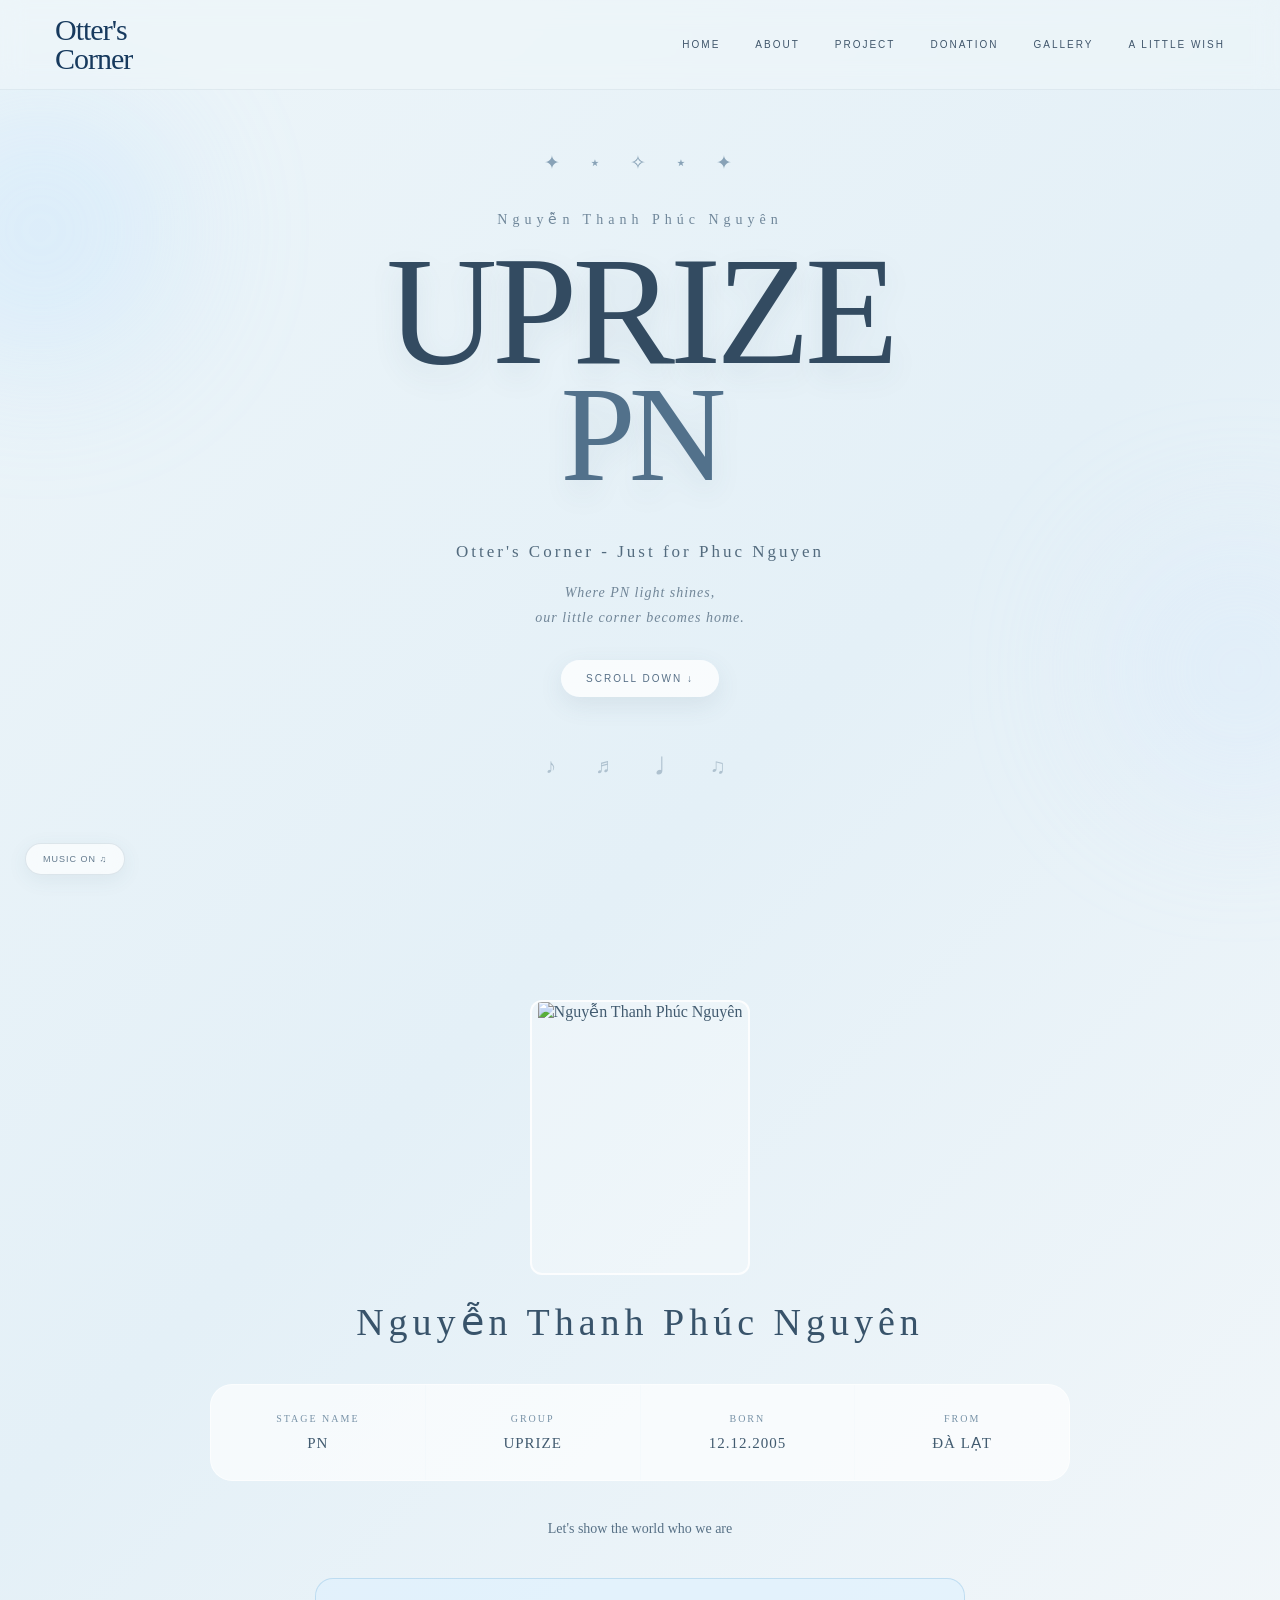
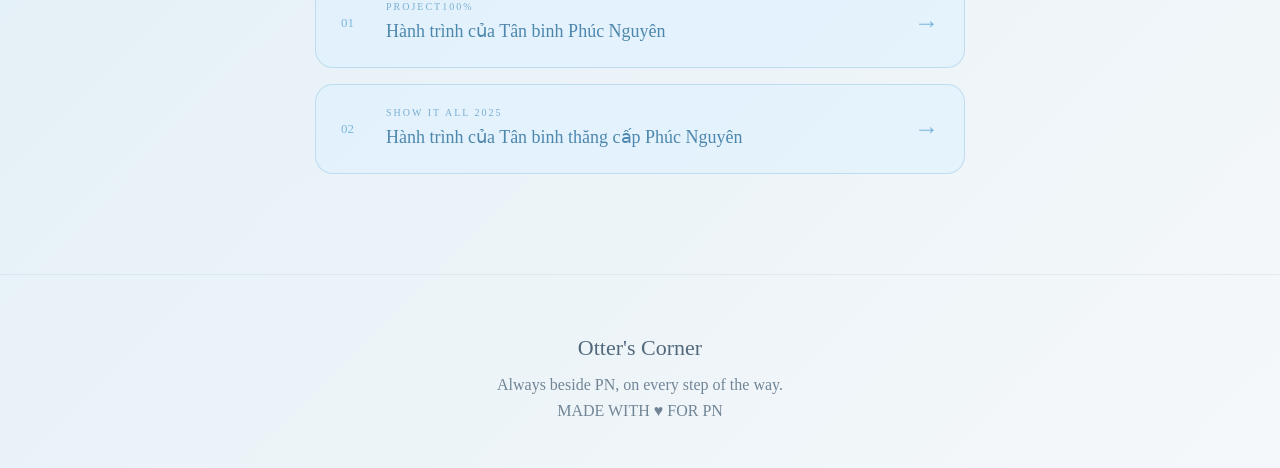
==== index.html @ 1d458f83 "Update index.html" ====
<!DOCTYPE html>
<html lang="vi">

<head>
  <meta charset="UTF-8">
  <meta name="viewport" content="width=device-width, initial-scale=1.0">

  <title>UPRIZE PN — Otter's Corner</title>

  <link rel="stylesheet" href="style.css">

  <style>

    /* ===== MOBILE MENU ===== */

    .menu-toggle {
        display: none;
        position: fixed;
        top: 20px;
        right: 20px;
        z-index: 9999;
        width: 45px;
        height: 45px;
        border: none;
        background: #6f94b3;
        border-radius: 50%;
        cursor: pointer;
        font-size: 23px;
        color: #ffffff;
        box-shadow: 0 4px 12px rgba(60, 90, 115, 0.18);
    }

    .mobile-menu {
        display: none;
    }


    /* ===== ĐIỆN THOẠI ===== */

    @media (max-width: 768px) {

        /* Ẩn menu ngang hiện tại */

        nav {
            display: none !important;
        }


        /* Hiện nút 3 gạch */

        .menu-toggle {
            display: flex;
            align-items: center;
            justify-content: center;
        }


        /* Menu mở ra */

        .mobile-menu {
            position: fixed;
            inset: 0;
            z-index: 9998;
            background: rgba(201,222,239,0.98);
            display: none;
            align-items: center;
            justify-content: center;
            text-align: center;
        }

        .mobile-menu.active {
            display: flex;
        }

        .mobile-menu ul {
            list-style: none;
            margin: 0;
            padding: 0;
        }

        .mobile-menu li {
            margin: 22px 0;
        }

        .mobile-menu a {
            color: #425b70;
            text-decoration: none;
            font-size: 17px;
            letter-spacing: 3px;
        }

        .mobile-menu a:hover {
            opacity: 0.6;
        }

        .mobile-close {
            position: absolute;
            top: 20px;
            right: 20px;
            font-size: 32px;
            color: #425b70;
            cursor: pointer;
        }

    }

  </style>


  <style>

    /* ===== PN PROFILE ===== */

    .pn-profile {
        max-width: 900px;
        margin: 80px auto;
        padding: 20px;
        color: #425b70;
    }

    .pn-profile-header {
        text-align: center;
        margin-bottom: 40px;
    }

    .pn-profile-header span {
        font-size: 11px;
        letter-spacing: 4px;
        color: #7892a7;
    }

    .pn-profile-header h2 {
        margin: 12px 0 8px;
        font-size: 38px;
        letter-spacing: 5px;
        color: #38536a;
        font-weight: normal;
    }

    .pn-profile-header p {
        margin: 0;
        font-size: 14px;
        color: #61798c;
    }

    .pn-profile-card {
        display: grid;
        grid-template-columns: repeat(4, 1fr);
        gap: 1px;
        overflow: hidden;
        border-radius: 22px;
        background: rgba(255,255,255,0.5);
        border: 1px solid rgba(255,255,255,0.7);
    }

    .pn-info {
        padding: 28px 15px;
        text-align: center;
        background: rgba(255,255,255,0.3);
    }

    .pn-info span {
        display: block;
        margin-bottom: 10px;
        font-size: 10px;
        letter-spacing: 2px;
        color: #7892a7;
    }

    .pn-info strong {
        font-size: 15px;
        letter-spacing: 1px;
        font-weight: normal;
        color: #425b70;
    }


    /* ===== PN DESCRIPTION ===== */

    .pn-description {
        max-width: 650px;
        margin: 35px auto 0;
        text-align: center;
    }

    .pn-description > p {
        font-size: 14px;
        line-height: 1.9;
        color: #587186;
    }


    /* ===== PN PHOTO ===== */

    .pn-photo {
        width: 220px;
        height: 275px;
        margin: 0 auto 25px;
        overflow: hidden;
        border-radius: 12px;
        border: 2px solid rgba(255,255,255,0.8);
        background: rgba(255,255,255,0.3);
    }

    .pn-photo img {
        width: 100%;
        height: 100%;
        object-fit: cover;
    }


    /* =================================
       JOURNEY LINKS
    ================================= */

    .journey-links {
        width: 100%;
        margin: 35px auto 0;

        display: flex;
        flex-direction: column;
        gap: 16px;
    }


    .journey-link {
        display: flex;
        align-items: center;

        padding: 22px 25px;

        text-decoration: none;

        background: rgba(220, 240, 255, 0.55);

        border: 1px solid rgba(120, 180, 220, 0.35);

        border-radius: 18px;

        color: #425b70;

        transition: all 0.35s ease;
    }


    .journey-link:hover {
        transform: translateY(-5px);

        background: rgba(210, 235, 252, 0.9);

        box-shadow:
            0 15px 35px
            rgba(80, 150, 200, 0.18);
    }


    .journey-link-number {
        min-width: 45px;

        font-size: 13px;

        color: #7db8dd;

        text-align: left;
    }


    .journey-link-text {
        flex: 1;

        text-align: left;
    }


    .journey-link-text small {
        display: block;

        margin-bottom: 6px;

        font-size: 10px;

        letter-spacing: 2px;

        color: #7aaed0;
    }


    .journey-link-text h3 {
        margin: 0;

        font-size: 18px;

        line-height: 1.5;

        color: #4d87ad;

        font-weight: normal;
    }


    .journey-arrow {
        margin-left: 15px;

        font-size: 25px;

        color: #79b6dc;

        transition: transform 0.3s ease;
    }


    .journey-link:hover .journey-arrow {
        transform: translateX(7px);
    }


    /* ===== MOBILE ===== */

    @media (max-width: 700px) {

        .pn-profile {
            margin: 50px auto;
        }

        .pn-profile-header h2 {
            margin: 0 0 35px;
            font-size: 30px;
            letter-spacing: 1.5px;
            color: #38536a;
            font-weight: normal;
        }

        .pn-profile-card {
            grid-template-columns: repeat(2, 1fr);
        }

        .journey-link {
            padding: 20px 18px;
        }

        .journey-link-number {
            min-width: 35px;
        }

        .journey-link-text h3 {
            font-size: 15px;
        }

    }


    /* ✨ Dreamy floating background */

    body::before,
    body::after {
        content: "";
        position: fixed;
        width: 280px;
        height: 280px;
        border-radius: 50%;
        pointer-events: none;
        z-index: -1;
        filter: blur(70px);
        opacity: 0.35;
        animation: dreamyFloat 10s ease-in-out infinite alternate;
    }

    body::before {
        top: 10%;
        left: -100px;
        background: rgba(170, 215, 255, 0.7);
    }

    body::after {
        right: -100px;
        bottom: 10%;
        background: rgba(210, 230, 255, 0.8);
        animation-delay: -5s;
    }

    @keyframes dreamyFloat {

        0% {
            transform: translate(0, 0) scale(1);
        }

        50% {
            transform: translate(40px, -25px) scale(1.08);
        }

        100% {
            transform: translate(-20px, 30px) scale(0.95);
        }

    }

  </style>

</head>


<body>


  <!-- MUSIC -->

  <audio id="bgMusic" loop preload="auto">
      <source src="./music.mp3" type="audio/mpeg">
  </audio>

  <button id="musicToggle" class="music-toggle" type="button">
      MUSIC ON ♫
  </button>


  <!-- MOBILE MENU BUTTON -->

  <button
      class="menu-toggle"
      onclick="openMobileMenu()"
      aria-label="Open menu"
  >
      ☰
  </button>


  <!-- MOBILE MENU -->

  <div class="mobile-menu" id="mobileMenu">

      <div
          class="mobile-close"
          onclick="closeMobileMenu()"
      >
          ×
      </div>

      <ul>
          <li><a href="index.html">HOME</a></li>
          <li><a href="about.html">ABOUT</a></li>
          <li><a href="project.html">PROJECT</a></li>
          <li><a href="donation.html">DONATION</a></li>
          <li><a href="gallery.html">GALLERY</a></li>
          <li><a href="wish.html">A LITTLE WISH</a></li>
      </ul>

  </div>


  <!-- HEADER -->

  <header class="nav">

      <div class="logo">
          Otter's<br>
          <span>Corner</span>
      </div>


      <nav>
          <a href="#home">HOME</a>
          <a href="about.html">ABOUT</a>
          <a href="project.html">PROJECT</a>
          <a href="donation.html">DONATION</a>
          <a href="gallery.html">GALLERY</a>
          <a href="wish.html">A LITTLE WISH</a>
      </nav>

  </header>


  <main>


    <!-- HOME -->

    <section id="home" class="hero">

        <div class="stars">
            ✦　⋆　✧　⋆　✦
        </div>

        <p class="eyebrow">
            Nguyễn Thanh Phúc Nguyên
        </p>

        <h1>
            UPRIZE
            <br>
            <span>PN</span>
        </h1>

        <p class="artist">
            Otter's Corner - Just for Phuc Nguyen
        </p>

        <p class="quote">
            Where PN light shines,<br>
            our little corner becomes home.
        </p>

        <a class="scroll" href="#about">
            SCROLL DOWN ↓
        </a>

        <div class="decor">
            ♪　♬　♩　♫
        </div>

    </section>



    <!-- PN PROFILE -->

    <section class="pn-profile">


        <div class="pn-profile-header">

            <div class="pn-photo">
                <img
                    src="phuc-nguyen.jpg"
                    alt="Nguyễn Thanh Phúc Nguyên"
                >
            </div>

            <h2>
                Nguyễn Thanh Phúc Nguyên
            </h2>

        </div>



        <!-- PROFILE INFO -->

        <div class="pn-profile-card">

            <div class="pn-info">
                <span>STAGE NAME</span>
                <strong>PN</strong>
            </div>

            <div class="pn-info">
                <span>GROUP</span>
                <strong>UPRIZE</strong>
            </div>

            <div class="pn-info">
                <span>BORN</span>
                <strong>12.12.2005</strong>
            </div>

            <div class="pn-info">
                <span>FROM</span>
                <strong>ĐÀ LẠT</strong>
            </div>

        </div>



        <!-- DESCRIPTION + JOURNEYS -->

        <div class="pn-description">


            <!-- GIỮ CÂU CỦA BẠN -->

            <p>
                Let's show the world who we are
            </p>


            <!-- JOURNEY 01 + 02 -->

            <div class="journey-links">


                <!-- PROJECT100% -->

                <a
                    href="project100.html"
                    class="journey-link"
                >

                    <span class="journey-link-number">
                        01
                    </span>


                    <div class="journey-link-text">

                        <small>
                            PROJECT100%
                        </small>

                        <h3>
                            Hành trình của Tân binh Phúc Nguyên
                        </h3>

                    </div>


                    <span class="journey-arrow">
                        →
                    </span>

                </a>



                <!-- SHOW IT ALL 2025 -->

                <a
                    href="showitall2025.html"
                    class="journey-link"
                >

                    <span class="journey-link-number">
                        02
                    </span>


                    <div class="journey-link-text">

                        <small>
                            SHOW IT ALL 2025
                        </small>

                        <h3>
                            Hành trình của Tân binh thăng cấp Phúc Nguyên
                        </h3>

                    </div>


                    <span class="journey-arrow">
                        →
                    </span>

                </a>


            </div>


        </div>


    </section>


  </main>


  <!-- FOOTER -->

  <footer>

      <div class="logo">
          Otter's Corner
      </div>

      <p>
          Always beside PN, on every step of the way.
      </p>

      <p>
          MADE WITH ♥ FOR PN
      </p>

  </footer>


  <script src="script.js"></script>

</body>

</html>
---- style.css ----
/* =====================================================
   OTTER'S CORNER
   UPRIZE PN
   ===================================================== */

* {
    margin: 0;
    padding: 0;
    box-sizing: border-box;
}

html {
    scroll-behavior: smooth;
}

body {
    min-height: 100vh;
    overflow-x: hidden;

    font-family:
        Georgia,
        "Times New Roman",
        serif;

    color: #425b70;

    background:
        linear-gradient(
            135deg,
            #edf5f9 0%,
            #e4f0f7 45%,
            #f5f8fa 100%
        );
}


/* =====================================================
   DREAMY BACKGROUND
   ===================================================== */

body::before {
    content: "";

    position: fixed;

    width: 450px;
    height: 450px;

    top: -180px;
    left: -160px;

    border-radius: 50%;

    background:
        rgba(190, 220, 240, 0.45);

    filter: blur(90px);

    pointer-events: none;

    z-index: -1;

    animation:
        floatLeft
        12s
        ease-in-out
        infinite alternate;
}

body::after {
    content: "";

    position: fixed;

    width: 500px;
    height: 500px;

    right: -180px;
    bottom: -180px;

    border-radius: 50%;

    background:
        rgba(190, 220, 245, 0.4);

    filter: blur(100px);

    pointer-events: none;

    z-index: -1;

    animation:
        floatRight
        14s
        ease-in-out
        infinite alternate;
}

@keyframes floatLeft {

    0% {
        transform:
            translate(0, 0)
            scale(1);
    }

    100% {
        transform:
            translate(70px, 50px)
            scale(1.15);
    }
}

@keyframes floatRight {

    0% {
        transform:
            translate(0, 0)
            scale(1);
    }

    100% {
        transform:
            translate(-60px, -50px)
            scale(1.1);
    }
}


/* =====================================================
   HEADER
   ===================================================== */

header.nav {
    position: fixed;

    top: 0;
    left: 0;

    width: 100%;

    height: 90px;

    z-index: 1000;

    display: flex;

    align-items: center;

    justify-content: flex-end;

    padding:
        0 55px;

    background:
        rgba(238, 246, 250, 0.55);

    backdrop-filter:
        blur(12px);

    border-bottom:
        1px solid
        rgba(120, 150, 170, 0.12);
}


/* =====================================================
   LOGO
   ===================================================== */

header.nav .logo {
    display: block;
    margin-right: auto;
    color: #173a5e;
    font-family: Georgia, "Times New Roman", serif;
    font-size: 30px;
    line-height: 0.95;
    letter-spacing: -1px;
    text-align: left;
}

header.nav .logo span {
    display: block;
}

/* =====================================================
   NAVIGATION
   ===================================================== */

nav {
    display: flex;

    align-items: center;

    gap: 35px;
}

nav a {
    color: #40566b;

    text-decoration: none;

    font-family:
        Arial,
        Helvetica,
        sans-serif;

    font-size: 10px;

    letter-spacing: 2px;

    transition:
        color 0.3s ease,
       transform 0.3s ease;
}

nav a:hover {
    color: #7895ab;

    transform:
        translateY(-2px);
}


/* =====================================================
   HERO
   ===================================================== */

.hero {
    position: relative;

    width: 100%;

    min-height: 100vh;

    display: flex;

    flex-direction: column;

    align-items: center;

    justify-content: center;

    text-align: center;

    padding:
        120px 25px
        90px;
}


/* =====================================================
   STARS
   ===================================================== */

.stars {
    margin-bottom: 35px;

    color: #7e9ab0;

    font-size: 19px;

    letter-spacing: 5px;

    opacity: 0.9;

    animation:
        starFloat
        5s
        ease-in-out
        infinite;
}

@keyframes starFloat {

    0% {
        transform:
            translateY(0);
    }

    50% {
        transform:
            translateY(-7px);
    }

    100% {
        transform:
            translateY(0);
    }
}


/* =====================================================
   NAME
   ===================================================== */

.eyebrow {
    margin-bottom: 25px;

    color: #70879a;

    font-size: 14px;

    letter-spacing: 5px;

    font-weight: normal;
}


/* =====================================================
   UPRIZE PN
   ===================================================== */

.hero h1 {
    margin: 0;

    color: #334b61;

    font-size:
        clamp(
            85px,
            12vw,
            180px
        );

    font-weight: normal;

    line-height: 0.76;

    letter-spacing: -5px;

    text-shadow:
        0 12px 30px
        rgba(60, 85, 105, 0.10);
}

.hero h1 span {
    color: #52718b;

    font-size: 0.88em;

    letter-spacing: -7px;
}


/* =====================================================
   ARTIST
   ===================================================== */

.artist {
    margin-top: 55px;

    color: #536b7e;

    font-size: 17px;

    letter-spacing: 3px;
}


/* =====================================================
   QUOTE
   ===================================================== */

.quote {
    margin-top: 18px;

    color: #718698;

    font-size: 14px;

    font-style: italic;

    line-height: 1.8;

    letter-spacing: 1px;
}


/* =====================================================
   SCROLL BUTTON
   ===================================================== */

.scroll {
    display: inline-flex;

    align-items: center;

    justify-content: center;

    margin-top: 30px;

    padding:
        13px 25px;

    border-radius: 30px;

    background:
        rgba(
            255,
            255,
            255,
            0.75
        );

    color: #587087;

    text-decoration: none;

    font-family:
        Arial,
        Helvetica,
        sans-serif;

    font-size: 10px;

    letter-spacing: 2px;

    box-shadow:
        0 8px 25px
        rgba(
            70,
           100,
            120,
            0.10
        );

    transition:
        transform 0.3s ease,
        background 0.3s ease,
        box-shadow 0.3s ease;
}

.scroll:hover {
    transform:
        translateY(-4px);

    background:
        rgba(
            255,
            255,
            255,
            0.95
        );

    box-shadow:
        0 12px 30px
        rgba(
            70,
            100,
            120,
            0.15
        );
}


/* =====================================================
   MUSIC NOTES
   ===================================================== */

.decor {
    margin-top: 55px;

    color: #9db2c2;

    font-size: 21px;

    letter-spacing: 9px;

    opacity: 0.75;

    animation:
        musicFloat
        5s
        ease-in-out
        infinite;
}

@keyframes musicFloat {

    0% {
        transform:
            translateY(0);
    }

    50% {
        transform:
            translateY(-8px);
    }

    100% {
        transform:
            translateY(0);
    }
}


/* =====================================================
   MUSIC BUTTON
   ===================================================== */

.music-toggle {
    position: fixed;

    left: 25px;
    bottom: 25px;

    z-index: 2000;

    padding:
        10px 17px;

    border:
        1px solid
        rgba(110, 140, 160, 0.2);

    border-radius: 30px;

    background:
        rgba(
            255,
            255,
            255,
            0.65
        );

    color: #62798c;

    font-family:
        Arial,
        Helvetica,
        sans-serif;

    font-size: 9px;

    letter-spacing: 1px;

    cursor: pointer;

    backdrop-filter:
        blur(10px);

    box-shadow:
        0 5px 20px
        rgba(
            70,
            100,
            120,
            0.08
        );
}

.music-toggle:hover {
    background:
        rgba(
            255,
            255,
            255,
            0.95
        );
}


/* =====================================================
   PN PROFILE
   ===================================================== */

.pn-profile {
    width:
        min(
            900px,
            calc(100% - 40px)
        );

    margin:
        50px auto
        100px;

    padding:
        60px 25px;

    text-align: center;
}

.pn-profile-header {
    margin-bottom: 40px;
}

.pn-photo {
    width: 220px;

    height: 275px;

    margin:
        0 auto
        25px;

    overflow: hidden;

    border-radius: 15px;

    border:
        2px solid
        rgba(255,255,255,0.8);
}

.pn-photo img {
    width: 100%;

    height: 100%;

    object-fit: cover;
}

.pn-profile-header h2 {
    margin:
        12px 0 8px;

    color: #38536a;

    font-size: 38px;

    font-weight: normal;

    letter-spacing: 5px;
}

.pn-profile-card {
    display: grid;

    grid-template-columns:
        repeat(4, 1fr);

    gap: 1px;

    overflow: hidden;

    border-radius: 22px;

    background:
        rgba(
            255,
           255,
            255,
            0.5
        );
}

.pn-info {
    padding:
        28px 15px;

    background:
        rgba(
            255,
            255,
            255,
            0.3
        );
}

.pn-info span {
    display: block;

    margin-bottom: 10px;

    color: #7892a7;

    font-size: 10px;

    letter-spacing: 2px;
}

.pn-info strong {
    color: #425b70;

    font-size: 15px;

    font-weight: normal;
}

.pn-description {
    max-width: 650px;

    margin:
        35px auto
        0;
}

.pn-description p {
    color: #587186;

    font-size: 14px;

    line-height: 1.9;
}


/* =====================================================
   FOOTER
   ===================================================== */

footer {
    padding:
        60px 20px
        40px;

    text-align: center;

    border-top:
        1px solid
        rgba(120, 150, 170, 0.12);

    color: #718596;
}

footer .logo {
    margin-bottom: 15px;

    font-size: 22px;

    color: #52697d;
}

footer p {
    margin: 8px 0;

    font-size:
/* ===== FORCE OTTER'S CORNER LOGO ===== */

header.nav {
    position: fixed !important;
    top: 0 !important;
    left: 0 !important;

    width: 100% !important;
    height: 90px !important;

    display: flex !important;
    align-items: center !important;
    justify-content: space-between !important;

    padding: 0 55px !important;

    z-index: 9999 !important;
}

header.nav > .logo {
    display: block !important;
    visibility: visible !important;
    opacity: 1 !important;

    position: relative !important;

    width: auto !important;
    height: auto !important;

    margin: 0 auto 0 0 !important;
    padding: 0 !important;

    color: #173a5e !important;

    font-family: Georgia, "Times New Roman", serif !important;
    font-size: 30px !important;
    font-weight: normal !important;
    line-height: 0.95 !important;
    letter-spacing: -1px !important;

    text-align: left !important;

    transform: none !important;
}

header.nav > .logo span {
    display: block !important;
    visibility: visible !important;
    opacity: 1 !important;

    color: #173a5e !important;
}

header.nav nav {
   /* =====================================================
   MUSIC BUTTON
   ===================================================== */

.music-toggle {
    position: fixed;
    top: 20px;
    right: 25px;

    z-index: 9999;

    padding: 12px 20px;

    border: 1px solid rgba(23, 58, 94, 0.25);
    border-radius: 30px;

    background: rgba(255, 255, 255, 0.85);

    color: #173a5e;

    font-family: Arial, sans-serif;
    font-size: 12px;
    font-weight: 600;

    letter-spacing: 1.5px;

    cursor: pointer;

    backdrop-filter: blur(10px);

    box-shadow:
        0 5px 20px rgba(23, 58, 94, 0.12);

    transition:
        all 0.3s ease;
}

.music-toggle:hover {
    background: #173a5e;
    color: white;

    transform: translateY(-2px);

    box-shadow:
        0 8px 25px rgba(23, 58, 94, 0.2);
}

.music-toggle:active {
    transform: scale(0.96);
}


/* ===== MOBILE ===== */

@media (max-width: 768px) {

    .music-toggle {
        top: 15px;
        right: 15px;

        padding: 10px 15px;

        font-size: 10px;
    }

}
    display: flex !important;
    align-items: center !important;
    margin-left: auto !important;
}
===================================================== */

.gallery-item.coming-soon {
    opacity: 0.75;
}

.gallery-item.coming-soon h2 {
    margin-bottom: 18px;
}

.gallery-item.coming-soon p {
    margin: 0 0 25px;

    color: #70889a;

    font-family: Arial, Helvetica, sans-serif;

    font-size: 13px;

    line-height: 1.7;
}

.coming-text {
    display: inline-block;

    color: #9aabb8;

    font-family: Arial, Helvetica, sans-serif;

    font-size: 9px;

    letter-spacing: 3px;
}


/* =====================================================
   FOOTER
   ===================================================== */

.gallery-footer {
    width: 100%;

    padding: 55px 20px 120px;

    text-align: center;

    border-top: 1px solid rgba(80, 110, 130, 0.12);
}

.gallery-footer p {
    margin: 0;

    color: #7890a1;

    font-family: Georgia, "Times New Roman", serif;

    font-size: 16px;

    letter-spacing: 1px;
}


/* =====================================================
   MOBILE
   ===================================================== */

@media (max-width: 768px) {

    .gallery-page {
        width: calc(100% - 30px);

        padding: 35px 0 70px;
    }


    .gallery-back {
        margin-bottom: 45px;

        font-size: 10px;
    }


    .gallery-header {
        text-align: left;

        margin-bottom: 45px;
    }


    .gallery-header h1 {
        font-size: 58px;

        letter-spacing: 2px;
    }


    .gallery-header p {
        font-size: 12px;

        line-height: 1.7;

        letter-spacing: 1px;
    }


    .gallery-list {
        grid-template-columns: 1fr;

        gap: 18px;
    }


    .gallery-item {
        min-height: 220px;

        padding: 30px 25px;

        border-radius: 20px;
    }


    .gallery-item h2 {
        font-size: 28px;
    }


    .gallery-footer {
        padding: 45px 20px 110px;
    }


    .gallery-footer p {
        font-size: 14px;

        line-height: 1.6;
    }

}
/* =========================
   JOURNEY LINKS - HOME
========================= */

.journey-links {
    width: min(900px, 90%);
    margin: 50px auto 80px;

    display: flex;
    flex-direction: column;
    gap: 18px;
}

.journey-link {
    display: flex;
    align-items: center;

    padding: 25px 30px;

    text-decoration: none;

    background: rgba(220, 240, 255, 0.65);

    border: 1px solid rgba(120, 180, 220, 0.35);

    border-radius: 20px;

    transition: all 0.35s ease;

    color: inherit;
}

.journey-link:hover {
    transform: translateY(-5px);

    background: #d8efff;

    box-shadow: 0 15px 35px rgba(80, 150, 200, 0.18);
}

.journey-link-number {
    font-size: 14px;

    color: #7db8dd;

    margin-right: 25px;
}

.journey-link-text {
    flex: 1;

    text-align: left;
}

.journey-link-text small {
    font-size: 11px;

    letter-spacing: 2px;

    color: #7aaed0;
}

.journey-link-text h3 {
    margin: 8px 0 0;

    font-size: 20px;

    color: #4d87ad;

    font-weight: 500;
}

.journey-arrow {
    font-size: 28px;

    color: #79b6dc;

    transition: transform 0.3s ease;
}

.journey-link:hover .journey-arrow {
    transform: translateX(8px);
}


/* MOBILE */

@media (max-width: 600px) {

    .journey-link {
        padding: 20px;
    }

    .journey-link-number {
        margin-right: 15px;
    }

    .journey-link-text h3 {
        font-size: 16px;
    }

}
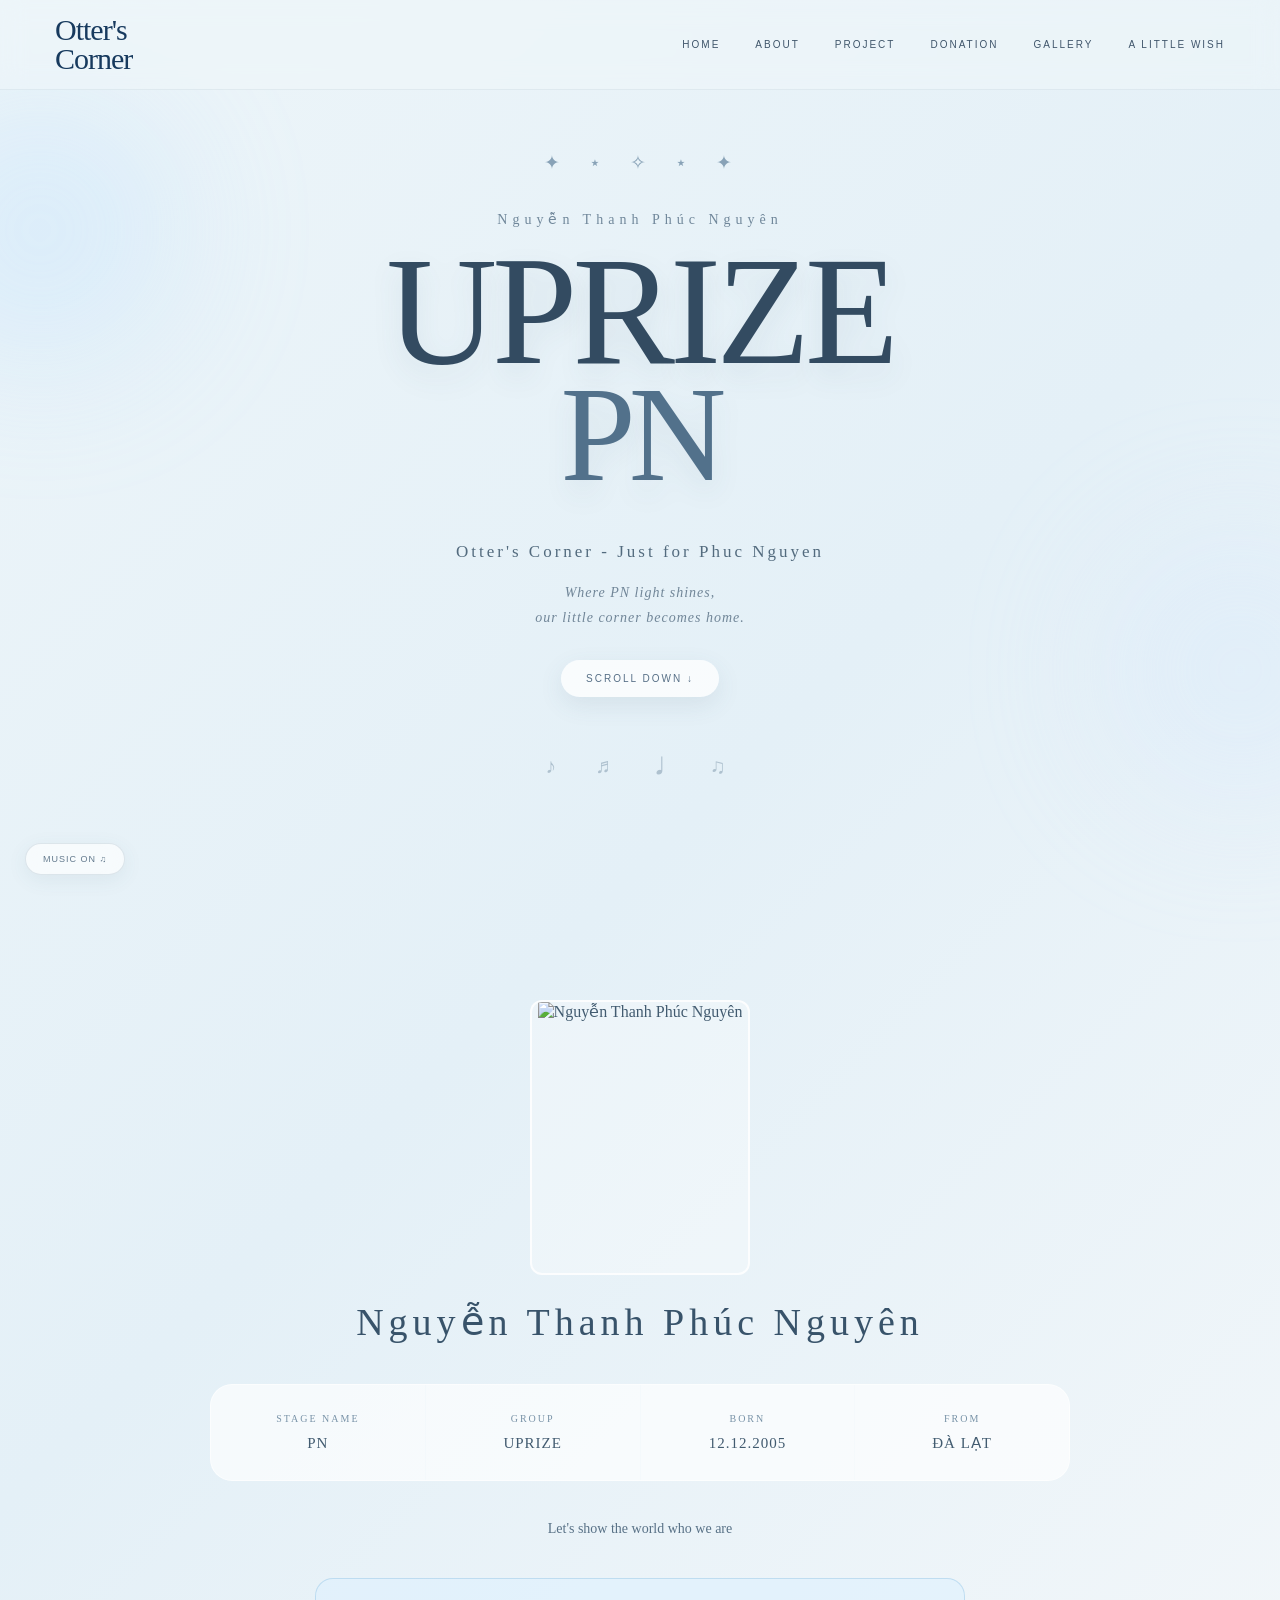
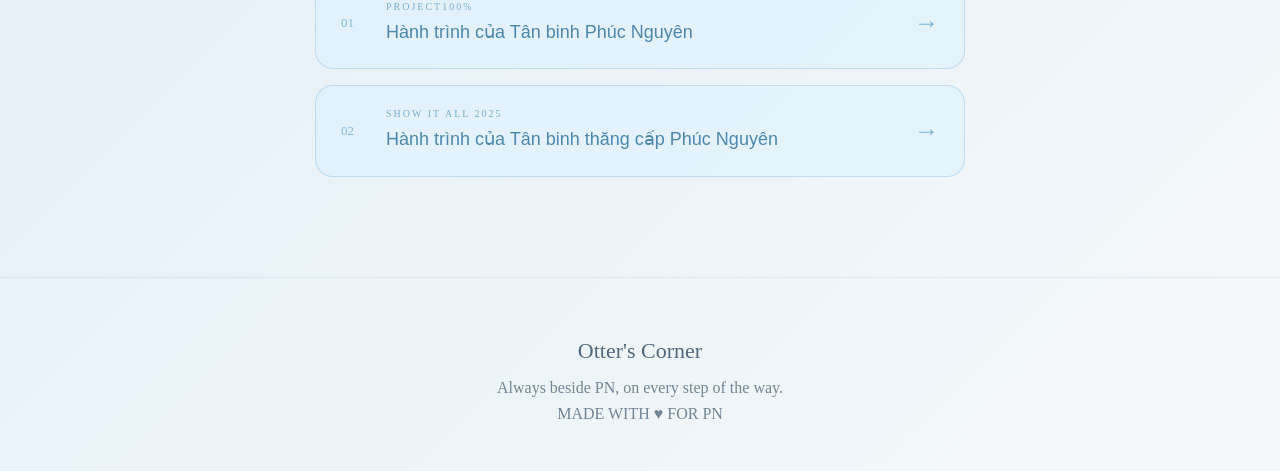
==== commit 9f5f6f8b: "Update index.html" ====
--- a/index.html
+++ b/index.html
@@ -285,18 +285,19 @@
     }
 
 
-    .journey-link-text h3 {
-        margin: 0;
-
-        font-size: 18px;
-
-        line-height: 1.5;
-
-        color: #4d87ad;
-
-        font-weight: normal;
-    }
-
+.journey-link-text h3 {
+    margin: 0;
+
+    font-family: Arial, "Helvetica Neue", sans-serif;
+
+    font-size: 18px;
+
+    line-height: 1.6;
+
+    color: #4d87ad;
+
+    font-weight: 500;
+}
 
     .journey-arrow {
         margin-left: 15px;
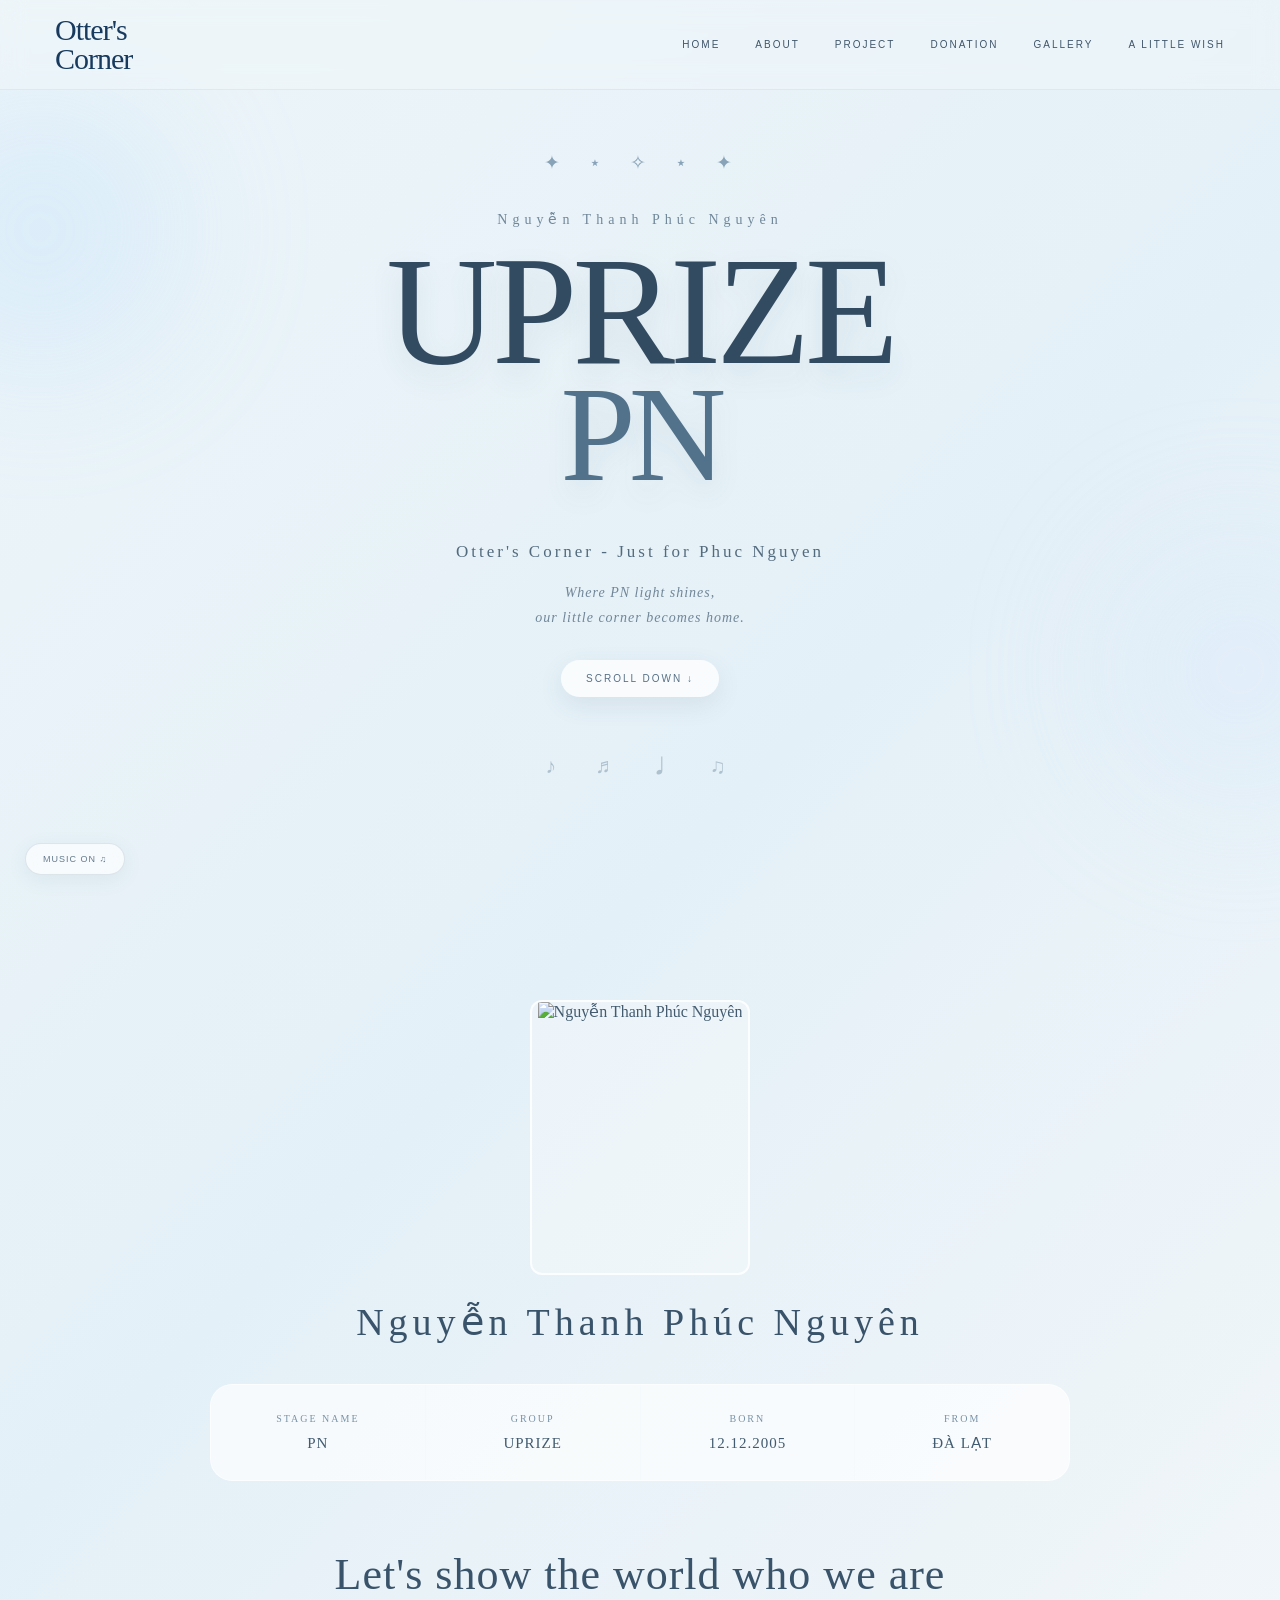
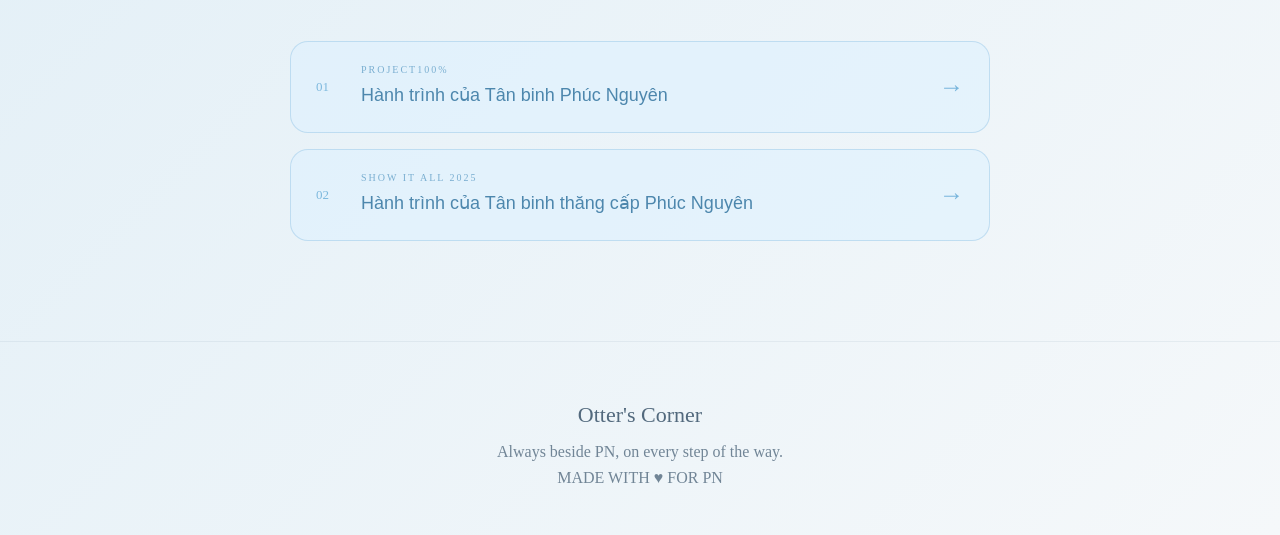
==== commit 23f4d97f: "Update index.html" ====
--- a/index.html
+++ b/index.html
@@ -2,400 +2,558 @@
 <html lang="vi">
 
 <head>
-  <meta charset="UTF-8">
-  <meta name="viewport" content="width=device-width, initial-scale=1.0">
-
-  <title>UPRIZE PN — Otter's Corner</title>
-
-  <link rel="stylesheet" href="style.css">
-
-  <style>
-
-    /* ===== MOBILE MENU ===== */
-
-    .menu-toggle {
-        display: none;
-        position: fixed;
-        top: 20px;
-        right: 20px;
-        z-index: 9999;
-        width: 45px;
-        height: 45px;
-        border: none;
-        background: #6f94b3;
-        border-radius: 50%;
-        cursor: pointer;
-        font-size: 23px;
-        color: #ffffff;
-        box-shadow: 0 4px 12px rgba(60, 90, 115, 0.18);
-    }
-
-    .mobile-menu {
-        display: none;
-    }
-
-
-    /* ===== ĐIỆN THOẠI ===== */
-
-    @media (max-width: 768px) {
-
-        /* Ẩn menu ngang hiện tại */
-
-        nav {
-            display: none !important;
-        }
-
-
-        /* Hiện nút 3 gạch */
+    <meta charset="UTF-8">
+    <meta name="viewport" content="width=device-width, initial-scale=1.0">
+
+    <title>UPRIZE PN — Otter's Corner</title>
+
+    <link rel="stylesheet" href="style.css">
+
+    <style>
+
+        /* =========================================
+           MOBILE MENU
+        ========================================= */
 
         .menu-toggle {
-            display: flex;
-            align-items: center;
-            justify-content: center;
-        }
-
-
-        /* Menu mở ra */
-
-        .mobile-menu {
+            display: none;
             position: fixed;
-            inset: 0;
-            z-index: 9998;
-            background: rgba(201,222,239,0.98);
-            display: none;
-            align-items: center;
-            justify-content: center;
-            text-align: center;
-        }
-
-        .mobile-menu.active {
-            display: flex;
-        }
-
-        .mobile-menu ul {
-            list-style: none;
-            margin: 0;
-            padding: 0;
-        }
-
-        .mobile-menu li {
-            margin: 22px 0;
-        }
-
-        .mobile-menu a {
-            color: #425b70;
-            text-decoration: none;
-            font-size: 17px;
-            letter-spacing: 3px;
-        }
-
-        .mobile-menu a:hover {
-            opacity: 0.6;
-        }
-
-        .mobile-close {
-            position: absolute;
             top: 20px;
             right: 20px;
-            font-size: 32px;
+            z-index: 9999;
+
+            width: 45px;
+            height: 45px;
+
+            border: none;
+            background: #6f94b3;
+
+            border-radius: 50%;
+
+            cursor: pointer;
+
+            font-size: 23px;
+            color: #ffffff;
+
+            box-shadow:
+                0 4px 12px rgba(60, 90, 115, 0.18);
+        }
+
+        .mobile-menu {
+            display: none;
+        }
+
+
+        @media (max-width: 768px) {
+
+            nav {
+                display: none !important;
+            }
+
+            .menu-toggle {
+                display: flex;
+                align-items: center;
+                justify-content: center;
+            }
+
+            .mobile-menu {
+                position: fixed;
+                inset: 0;
+
+                z-index: 9998;
+
+                background: rgba(201, 222, 239, 0.98);
+
+                display: none;
+
+                align-items: center;
+                justify-content: center;
+
+                text-align: center;
+            }
+
+            .mobile-menu.active {
+                display: flex;
+            }
+
+            .mobile-menu ul {
+                list-style: none;
+                margin: 0;
+                padding: 0;
+            }
+
+            .mobile-menu li {
+                margin: 22px 0;
+            }
+
+            .mobile-menu a {
+                color: #425b70;
+
+                text-decoration: none;
+
+                font-size: 17px;
+
+                letter-spacing: 3px;
+            }
+
+            .mobile-menu a:hover {
+                opacity: 0.6;
+            }
+
+            .mobile-close {
+                position: absolute;
+
+                top: 20px;
+                right: 20px;
+
+                font-size: 32px;
+
+                color: #425b70;
+
+                cursor: pointer;
+            }
+
+        }
+
+
+        /* =========================================
+           PN PROFILE
+        ========================================= */
+
+        .pn-profile {
+            max-width: 900px;
+
+            margin: 80px auto;
+
+            padding: 20px;
+
             color: #425b70;
-            cursor: pointer;
-        }
-
-    }
-
-  </style>
-
-
-  <style>
-
-    /* ===== PN PROFILE ===== */
-
-    .pn-profile {
-        max-width: 900px;
-        margin: 80px auto;
-        padding: 20px;
-        color: #425b70;
-    }
-
-    .pn-profile-header {
-        text-align: center;
-        margin-bottom: 40px;
-    }
-
-    .pn-profile-header span {
-        font-size: 11px;
-        letter-spacing: 4px;
-        color: #7892a7;
-    }
-
-    .pn-profile-header h2 {
-        margin: 12px 0 8px;
-        font-size: 38px;
-        letter-spacing: 5px;
-        color: #38536a;
-        font-weight: normal;
-    }
-
-    .pn-profile-header p {
-        margin: 0;
-        font-size: 14px;
-        color: #61798c;
-    }
-
-    .pn-profile-card {
-        display: grid;
-        grid-template-columns: repeat(4, 1fr);
-        gap: 1px;
-        overflow: hidden;
-        border-radius: 22px;
-        background: rgba(255,255,255,0.5);
-        border: 1px solid rgba(255,255,255,0.7);
-    }
-
-    .pn-info {
-        padding: 28px 15px;
-        text-align: center;
-        background: rgba(255,255,255,0.3);
-    }
-
-    .pn-info span {
-        display: block;
-        margin-bottom: 10px;
-        font-size: 10px;
-        letter-spacing: 2px;
-        color: #7892a7;
-    }
-
-    .pn-info strong {
-        font-size: 15px;
-        letter-spacing: 1px;
-        font-weight: normal;
-        color: #425b70;
-    }
-
-
-    /* ===== PN DESCRIPTION ===== */
-
-    .pn-description {
-        max-width: 650px;
-        margin: 35px auto 0;
-        text-align: center;
-    }
-
-    .pn-description > p {
-        font-size: 14px;
-        line-height: 1.9;
-        color: #587186;
-    }
-
-
-    /* ===== PN PHOTO ===== */
-
-    .pn-photo {
-        width: 220px;
-        height: 275px;
-        margin: 0 auto 25px;
-        overflow: hidden;
-        border-radius: 12px;
-        border: 2px solid rgba(255,255,255,0.8);
-        background: rgba(255,255,255,0.3);
-    }
-
-    .pn-photo img {
-        width: 100%;
-        height: 100%;
-        object-fit: cover;
-    }
-
-
-    /* =================================
-       JOURNEY LINKS
-    ================================= */
-
-    .journey-links {
-        width: 100%;
-        margin: 35px auto 0;
-
-        display: flex;
-        flex-direction: column;
-        gap: 16px;
-    }
-
-
-    .journey-link {
-        display: flex;
-        align-items: center;
-
-        padding: 22px 25px;
-
-        text-decoration: none;
-
-        background: rgba(220, 240, 255, 0.55);
-
-        border: 1px solid rgba(120, 180, 220, 0.35);
-
-        border-radius: 18px;
-
-        color: #425b70;
-
-        transition: all 0.35s ease;
-    }
-
-
-    .journey-link:hover {
-        transform: translateY(-5px);
-
-        background: rgba(210, 235, 252, 0.9);
-
-        box-shadow:
-            0 15px 35px
-            rgba(80, 150, 200, 0.18);
-    }
-
-
-    .journey-link-number {
-        min-width: 45px;
-
-        font-size: 13px;
-
-        color: #7db8dd;
-
-        text-align: left;
-    }
-
-
-    .journey-link-text {
-        flex: 1;
-
-        text-align: left;
-    }
-
-
-    .journey-link-text small {
-        display: block;
-
-        margin-bottom: 6px;
-
-        font-size: 10px;
-
-        letter-spacing: 2px;
-
-        color: #7aaed0;
-    }
-
-
-.journey-link-text h3 {
-    margin: 0;
-
-    font-family: Arial, "Helvetica Neue", sans-serif;
-
-    font-size: 18px;
-
-    line-height: 1.6;
-
-    color: #4d87ad;
-
-    font-weight: 500;
-}
-
-    .journey-arrow {
-        margin-left: 15px;
-
-        font-size: 25px;
-
-        color: #79b6dc;
-
-        transition: transform 0.3s ease;
-    }
-
-
-    .journey-link:hover .journey-arrow {
-        transform: translateX(7px);
-    }
-
-
-    /* ===== MOBILE ===== */
-
-    @media (max-width: 700px) {
-
-        .pn-profile {
-            margin: 50px auto;
-        }
+        }
+
+
+        .pn-profile-header {
+            text-align: center;
+
+            margin-bottom: 40px;
+        }
+
+
+        .pn-profile-header span {
+            font-size: 11px;
+
+            letter-spacing: 4px;
+
+            color: #7892a7;
+        }
+
 
         .pn-profile-header h2 {
-            margin: 0 0 35px;
-            font-size: 30px;
-            letter-spacing: 1.5px;
+            margin: 12px 0 8px;
+
+            font-size: 38px;
+
+            letter-spacing: 5px;
+
             color: #38536a;
+
             font-weight: normal;
         }
 
+
+        .pn-profile-header p {
+            margin: 0;
+
+            font-size: 14px;
+
+            color: #61798c;
+        }
+
+
+        /* =========================================
+           PROFILE CARD
+        ========================================= */
+
         .pn-profile-card {
-            grid-template-columns: repeat(2, 1fr);
-        }
+            display: grid;
+
+            grid-template-columns: repeat(4, 1fr);
+
+            gap: 1px;
+
+            overflow: hidden;
+
+            border-radius: 22px;
+
+            background: rgba(255, 255, 255, 0.5);
+
+            border: 1px solid rgba(255, 255, 255, 0.7);
+        }
+
+
+        .pn-info {
+            padding: 28px 15px;
+
+            text-align: center;
+
+            background: rgba(255, 255, 255, 0.3);
+        }
+
+
+        .pn-info span {
+            display: block;
+
+            margin-bottom: 10px;
+
+            font-size: 10px;
+
+            letter-spacing: 2px;
+
+            color: #7892a7;
+        }
+
+
+        .pn-info strong {
+            font-size: 15px;
+
+            letter-spacing: 1px;
+
+            font-weight: normal;
+
+            color: #425b70;
+        }
+
+
+        /* =========================================
+           PN PHOTO
+        ========================================= */
+
+        .pn-photo {
+            width: 220px;
+            height: 275px;
+
+            margin: 0 auto 25px;
+
+            overflow: hidden;
+
+            border-radius: 12px;
+
+            border: 2px solid rgba(255, 255, 255, 0.8);
+
+            background: rgba(255, 255, 255, 0.3);
+        }
+
+
+        .pn-photo img {
+            width: 100%;
+            height: 100%;
+
+            object-fit: cover;
+        }
+
+
+        /* =========================================
+           DESCRIPTION
+        ========================================= */
+
+        .pn-description {
+            max-width: 700px;
+
+            margin: 65px auto 0;
+
+            text-align: center;
+        }
+
+
+        /* =========================================
+           LET'S SHOW THE WORLD
+        ========================================= */
+
+        .journey-title {
+            margin: 0 auto 38px;
+
+            text-align: center;
+
+            font-family: "Playfair Display", serif;
+
+            font-size: clamp(30px, 4vw, 44px);
+
+            font-weight: 400;
+
+            letter-spacing: 1px;
+
+            line-height: 1.3;
+
+            color: #38536a;
+        }
+
+
+        /* =========================================
+           JOURNEY LINKS
+        ========================================= */
+
+        .journey-links {
+            width: 100%;
+
+            margin: 0 auto;
+
+            display: flex;
+
+            flex-direction: column;
+
+            gap: 16px;
+        }
+
 
         .journey-link {
-            padding: 20px 18px;
-        }
+            display: flex;
+
+            align-items: center;
+
+            padding: 22px 25px;
+
+            text-decoration: none;
+
+            background: rgba(220, 240, 255, 0.55);
+
+            border: 1px solid rgba(120, 180, 220, 0.35);
+
+            border-radius: 18px;
+
+            color: #425b70;
+
+            transition: all 0.35s ease;
+        }
+
+
+        .journey-link:hover {
+            transform: translateY(-5px);
+
+            background: rgba(210, 235, 252, 0.9);
+
+            box-shadow:
+                0 15px 35px
+                rgba(80, 150, 200, 0.18);
+        }
+
 
         .journey-link-number {
-            min-width: 35px;
-        }
+            min-width: 45px;
+
+            font-size: 13px;
+
+            color: #7db8dd;
+
+            text-align: left;
+        }
+
+
+        .journey-link-text {
+            flex: 1;
+
+            text-align: left;
+        }
+
+
+        .journey-link-text small {
+            display: block;
+
+            margin-bottom: 6px;
+
+            font-size: 10px;
+
+            letter-spacing: 2px;
+
+            color: #7aaed0;
+        }
+
 
         .journey-link-text h3 {
-            font-size: 15px;
-        }
-
-    }
-
-
-    /* ✨ Dreamy floating background */
-
-    body::before,
-    body::after {
-        content: "";
-        position: fixed;
-        width: 280px;
-        height: 280px;
-        border-radius: 50%;
-        pointer-events: none;
-        z-index: -1;
-        filter: blur(70px);
-        opacity: 0.35;
-        animation: dreamyFloat 10s ease-in-out infinite alternate;
-    }
-
-    body::before {
-        top: 10%;
-        left: -100px;
-        background: rgba(170, 215, 255, 0.7);
-    }
-
-    body::after {
-        right: -100px;
-        bottom: 10%;
-        background: rgba(210, 230, 255, 0.8);
-        animation-delay: -5s;
-    }
-
-    @keyframes dreamyFloat {
-
-        0% {
-            transform: translate(0, 0) scale(1);
-        }
-
-        50% {
-            transform: translate(40px, -25px) scale(1.08);
-        }
-
-        100% {
-            transform: translate(-20px, 30px) scale(0.95);
-        }
-
-    }
-
-  </style>
+            margin: 0;
+
+            font-family:
+                Arial,
+                "Helvetica Neue",
+                sans-serif;
+
+            font-size: 18px;
+
+            line-height: 1.6;
+
+            color: #4d87ad;
+
+            font-weight: 500;
+        }
+
+
+        .journey-arrow {
+            margin-left: 15px;
+
+            font-size: 25px;
+
+            color: #79b6dc;
+
+            transition: transform 0.3s ease;
+        }
+
+
+        .journey-link:hover .journey-arrow {
+            transform: translateX(7px);
+        }
+
+
+        /* =========================================
+           DREAMY BACKGROUND
+        ========================================= */
+
+        body::before,
+        body::after {
+            content: "";
+
+            position: fixed;
+
+            width: 280px;
+            height: 280px;
+
+            border-radius: 50%;
+
+            pointer-events: none;
+
+            z-index: -1;
+
+            filter: blur(70px);
+
+            opacity: 0.35;
+
+            animation:
+                dreamyFloat
+                10s
+                ease-in-out
+                infinite
+                alternate;
+        }
+
+
+        body::before {
+            top: 10%;
+            left: -100px;
+
+            background:
+                rgba(170, 215, 255, 0.7);
+        }
+
+
+        body::after {
+            right: -100px;
+            bottom: 10%;
+
+            background:
+                rgba(210, 230, 255, 0.8);
+
+            animation-delay: -5s;
+        }
+
+
+        @keyframes dreamyFloat {
+
+            0% {
+                transform:
+                    translate(0, 0)
+                    scale(1);
+            }
+
+            50% {
+                transform:
+                    translate(40px, -25px)
+                    scale(1.08);
+            }
+
+            100% {
+                transform:
+                    translate(-20px, 30px)
+                    scale(0.95);
+            }
+
+        }
+
+
+        /* =========================================
+           MOBILE PROFILE
+        ========================================= */
+
+        @media (max-width: 700px) {
+
+            .pn-profile {
+                margin: 50px auto;
+            }
+
+
+            .pn-profile-header h2 {
+                margin: 0 0 35px;
+
+                font-size: 30px;
+
+                letter-spacing: 1.5px;
+
+                color: #38536a;
+
+                font-weight: normal;
+            }
+
+
+            .pn-profile-card {
+                grid-template-columns: repeat(2, 1fr);
+            }
+
+
+            .pn-description {
+                margin-top: 50px;
+            }
+
+
+            .journey-title {
+                font-size: 29px;
+
+                line-height: 1.4;
+
+                margin-bottom: 30px;
+
+                padding: 0 5px;
+            }
+
+
+            .journey-link {
+                padding: 20px 18px;
+            }
+
+
+            .journey-link-number {
+                min-width: 35px;
+            }
+
+
+            .journey-link-text h3 {
+                font-size: 15px;
+
+                line-height: 1.5;
+            }
+
+
+            .journey-link-text small {
+                font-size: 9px;
+
+                letter-spacing: 1.5px;
+            }
+
+
+            .journey-arrow {
+                font-size: 21px;
+
+                margin-left: 10px;
+            }
+
+        }
+
+    </style>
 
 </head>
 
@@ -403,279 +561,454 @@
 <body>
 
 
-  <!-- MUSIC -->
-
-  <audio id="bgMusic" loop preload="auto">
-      <source src="./music.mp3" type="audio/mpeg">
-  </audio>
-
-  <button id="musicToggle" class="music-toggle" type="button">
-      MUSIC ON ♫
-  </button>
-
-
-  <!-- MOBILE MENU BUTTON -->
-
-  <button
-      class="menu-toggle"
-      onclick="openMobileMenu()"
-      aria-label="Open menu"
-  >
-      ☰
-  </button>
-
-
-  <!-- MOBILE MENU -->
-
-  <div class="mobile-menu" id="mobileMenu">
-
-      <div
-          class="mobile-close"
-          onclick="closeMobileMenu()"
-      >
-          ×
-      </div>
-
-      <ul>
-          <li><a href="index.html">HOME</a></li>
-          <li><a href="about.html">ABOUT</a></li>
-          <li><a href="project.html">PROJECT</a></li>
-          <li><a href="donation.html">DONATION</a></li>
-          <li><a href="gallery.html">GALLERY</a></li>
-          <li><a href="wish.html">A LITTLE WISH</a></li>
-      </ul>
-
-  </div>
-
-
-  <!-- HEADER -->
-
-  <header class="nav">
-
-      <div class="logo">
-          Otter's<br>
-          <span>Corner</span>
-      </div>
-
-
-      <nav>
-          <a href="#home">HOME</a>
-          <a href="about.html">ABOUT</a>
-          <a href="project.html">PROJECT</a>
-          <a href="donation.html">DONATION</a>
-          <a href="gallery.html">GALLERY</a>
-          <a href="wish.html">A LITTLE WISH</a>
-      </nav>
-
-  </header>
-
-
-  <main>
-
-
-    <!-- HOME -->
-
-    <section id="home" class="hero">
-
-        <div class="stars">
-            ✦　⋆　✧　⋆　✦
+    <!-- =========================================
+         MUSIC
+    ========================================= -->
+
+    <audio id="bgMusic" loop preload="auto">
+
+        <source
+            src="./music.mp3"
+            type="audio/mpeg"
+        >
+
+    </audio>
+
+
+    <button
+        id="musicToggle"
+        class="music-toggle"
+        type="button"
+    >
+        MUSIC ON ♫
+    </button>
+
+
+    <!-- =========================================
+         MOBILE MENU BUTTON
+    ========================================= -->
+
+    <button
+        class="menu-toggle"
+        onclick="openMobileMenu()"
+        aria-label="Open menu"
+    >
+        ☰
+    </button>
+
+
+    <!-- =========================================
+         MOBILE MENU
+    ========================================= -->
+
+    <div
+        class="mobile-menu"
+        id="mobileMenu"
+    >
+
+        <div
+            class="mobile-close"
+            onclick="closeMobileMenu()"
+        >
+            ×
         </div>
 
-        <p class="eyebrow">
-            Nguyễn Thanh Phúc Nguyên
+
+        <ul>
+
+            <li>
+                <a href="index.html">
+                    HOME
+                </a>
+            </li>
+
+            <li>
+                <a href="about.html">
+                    ABOUT
+                </a>
+            </li>
+
+            <li>
+                <a href="project.html">
+                    PROJECT
+                </a>
+            </li>
+
+            <li>
+                <a href="donation.html">
+                    DONATION
+                </a>
+            </li>
+
+            <li>
+                <a href="gallery.html">
+                    GALLERY
+                </a>
+            </li>
+
+            <li>
+                <a href="wish.html">
+                    A LITTLE WISH
+                </a>
+            </li>
+
+        </ul>
+
+    </div>
+
+
+    <!-- =========================================
+         HEADER
+    ========================================= -->
+
+    <header class="nav">
+
+
+        <div class="logo">
+
+            Otter's<br>
+
+            <span>
+                Corner
+            </span>
+
+        </div>
+
+
+        <nav>
+
+            <a href="#home">
+                HOME
+            </a>
+
+            <a href="about.html">
+                ABOUT
+            </a>
+
+            <a href="project.html">
+                PROJECT
+            </a>
+
+            <a href="donation.html">
+                DONATION
+            </a>
+
+            <a href="gallery.html">
+                GALLERY
+            </a>
+
+            <a href="wish.html">
+                A LITTLE WISH
+            </a>
+
+        </nav>
+
+    </header>
+
+
+    <main>
+
+
+        <!-- =========================================
+             HOME / HERO
+        ========================================= -->
+
+        <section
+            id="home"
+            class="hero"
+        >
+
+
+            <div class="stars">
+                ✦　⋆　✧　⋆　✦
+            </div>
+
+
+            <p class="eyebrow">
+                Nguyễn Thanh Phúc Nguyên
+            </p>
+
+
+            <h1>
+
+                UPRIZE
+
+                <br>
+
+                <span>
+                    PN
+                </span>
+
+            </h1>
+
+
+            <p class="artist">
+                Otter's Corner - Just for Phuc Nguyen
+            </p>
+
+
+            <p class="quote">
+
+                Where PN light shines,
+
+                <br>
+
+                our little corner becomes home.
+
+            </p>
+
+
+            <a
+                class="scroll"
+                href="#about"
+            >
+                SCROLL DOWN ↓
+            </a>
+
+
+            <div class="decor">
+                ♪　♬　♩　♫
+            </div>
+
+
+        </section>
+
+
+
+        <!-- =========================================
+             PN PROFILE
+        ========================================= -->
+
+        <section class="pn-profile">
+
+
+            <!-- PROFILE HEADER -->
+
+            <div class="pn-profile-header">
+
+
+                <div class="pn-photo">
+
+                    <img
+                        src="phuc-nguyen.jpg"
+                        alt="Nguyễn Thanh Phúc Nguyên"
+                    >
+
+                </div>
+
+
+                <h2>
+                    Nguyễn Thanh Phúc Nguyên
+                </h2>
+
+
+            </div>
+
+
+
+            <!-- PROFILE INFORMATION -->
+
+            <div class="pn-profile-card">
+
+
+                <div class="pn-info">
+
+                    <span>
+                        STAGE NAME
+                    </span>
+
+                    <strong>
+                        PN
+                    </strong>
+
+                </div>
+
+
+                <div class="pn-info">
+
+                    <span>
+                        GROUP
+                    </span>
+
+                    <strong>
+                        UPRIZE
+                    </strong>
+
+                </div>
+
+
+                <div class="pn-info">
+
+                    <span>
+                        BORN
+                    </span>
+
+                    <strong>
+                        12.12.2005
+                    </strong>
+
+                </div>
+
+
+                <div class="pn-info">
+
+                    <span>
+                        FROM
+                    </span>
+
+                    <strong>
+                        ĐÀ LẠT
+                    </strong>
+
+                </div>
+
+
+            </div>
+
+
+
+            <!-- =====================================
+                 DESCRIPTION + JOURNEYS
+            ====================================== -->
+
+            <div class="pn-description">
+
+
+                <!-- TITLE -->
+
+                <h2 class="journey-title">
+
+                    Let's show the world who we are
+
+                </h2>
+
+
+
+                <!-- =================================
+                     JOURNEY LINKS
+                ================================= -->
+
+                <div class="journey-links">
+
+
+                    <!-- PROJECT100% -->
+
+                    <a
+                        href="project100.html"
+                        class="journey-link"
+                    >
+
+
+                        <span class="journey-link-number">
+                            01
+                        </span>
+
+
+                        <div class="journey-link-text">
+
+
+                            <small>
+                                PROJECT100%
+                            </small>
+
+
+                            <h3>
+                                Hành trình của Tân binh Phúc Nguyên
+                            </h3>
+
+
+                        </div>
+
+
+                        <span class="journey-arrow">
+                            →
+                        </span>
+
+
+                    </a>
+
+
+
+                    <!-- SHOW IT ALL 2025 -->
+
+                    <a
+                        href="showitall2025.html"
+                        class="journey-link"
+                    >
+
+
+                        <span class="journey-link-number">
+                            02
+                        </span>
+
+
+                        <div class="journey-link-text">
+
+
+                            <small>
+                                SHOW IT ALL 2025
+                            </small>
+
+
+                            <h3>
+                                Hành trình của Tân binh thăng cấp Phúc Nguyên
+                            </h3>
+
+
+                        </div>
+
+
+                        <span class="journey-arrow">
+                            →
+                        </span>
+
+
+                    </a>
+
+
+                </div>
+
+
+            </div>
+
+
+        </section>
+
+
+    </main>
+
+
+
+    <!-- =========================================
+         FOOTER
+    ========================================= -->
+
+    <footer>
+
+
+        <div class="logo">
+            Otter's Corner
+        </div>
+
+
+        <p>
+            Always beside PN, on every step of the way.
         </p>
 
-        <h1>
-            UPRIZE
-            <br>
-            <span>PN</span>
-        </h1>
-
-        <p class="artist">
-            Otter's Corner - Just for Phuc Nguyen
+
+        <p>
+            MADE WITH ♥ FOR PN
         </p>
 
-        <p class="quote">
-            Where PN light shines,<br>
-            our little corner becomes home.
-        </p>
-
-        <a class="scroll" href="#about">
-            SCROLL DOWN ↓
-        </a>
-
-        <div class="decor">
-            ♪　♬　♩　♫
-        </div>
-
-    </section>
-
-
-
-    <!-- PN PROFILE -->
-
-    <section class="pn-profile">
-
-
-        <div class="pn-profile-header">
-
-            <div class="pn-photo">
-                <img
-                    src="phuc-nguyen.jpg"
-                    alt="Nguyễn Thanh Phúc Nguyên"
-                >
-            </div>
-
-            <h2>
-                Nguyễn Thanh Phúc Nguyên
-            </h2>
-
-        </div>
-
-
-
-        <!-- PROFILE INFO -->
-
-        <div class="pn-profile-card">
-
-            <div class="pn-info">
-                <span>STAGE NAME</span>
-                <strong>PN</strong>
-            </div>
-
-            <div class="pn-info">
-                <span>GROUP</span>
-                <strong>UPRIZE</strong>
-            </div>
-
-            <div class="pn-info">
-                <span>BORN</span>
-                <strong>12.12.2005</strong>
-            </div>
-
-            <div class="pn-info">
-                <span>FROM</span>
-                <strong>ĐÀ LẠT</strong>
-            </div>
-
-        </div>
-
-
-
-        <!-- DESCRIPTION + JOURNEYS -->
-
-        <div class="pn-description">
-
-
-            <!-- GIỮ CÂU CỦA BẠN -->
-
-            <p>
-                Let's show the world who we are
-            </p>
-
-
-            <!-- JOURNEY 01 + 02 -->
-
-            <div class="journey-links">
-
-
-                <!-- PROJECT100% -->
-
-                <a
-                    href="project100.html"
-                    class="journey-link"
-                >
-
-                    <span class="journey-link-number">
-                        01
-                    </span>
-
-
-                    <div class="journey-link-text">
-
-                        <small>
-                            PROJECT100%
-                        </small>
-
-                        <h3>
-                            Hành trình của Tân binh Phúc Nguyên
-                        </h3>
-
-                    </div>
-
-
-                    <span class="journey-arrow">
-                        →
-                    </span>
-
-                </a>
-
-
-
-                <!-- SHOW IT ALL 2025 -->
-
-                <a
-                    href="showitall2025.html"
-                    class="journey-link"
-                >
-
-                    <span class="journey-link-number">
-                        02
-                    </span>
-
-
-                    <div class="journey-link-text">
-
-                        <small>
-                            SHOW IT ALL 2025
-                        </small>
-
-                        <h3>
-                            Hành trình của Tân binh thăng cấp Phúc Nguyên
-                        </h3>
-
-                    </div>
-
-
-                    <span class="journey-arrow">
-                        →
-                    </span>
-
-                </a>
-
-
-            </div>
-
-
-        </div>
-
-
-    </section>
-
-
-  </main>
-
-
-  <!-- FOOTER -->
-
-  <footer>
-
-      <div class="logo">
-          Otter's Corner
-      </div>
-
-      <p>
-          Always beside PN, on every step of the way.
-      </p>
-
-      <p>
-          MADE WITH ♥ FOR PN
-      </p>
-
-  </footer>
-
-
-  <script src="script.js"></script>
+
+    </footer>
+
+
+
+    <!-- JAVASCRIPT -->
+
+    <script src="script.js"></script>
+
 
 </body>
 
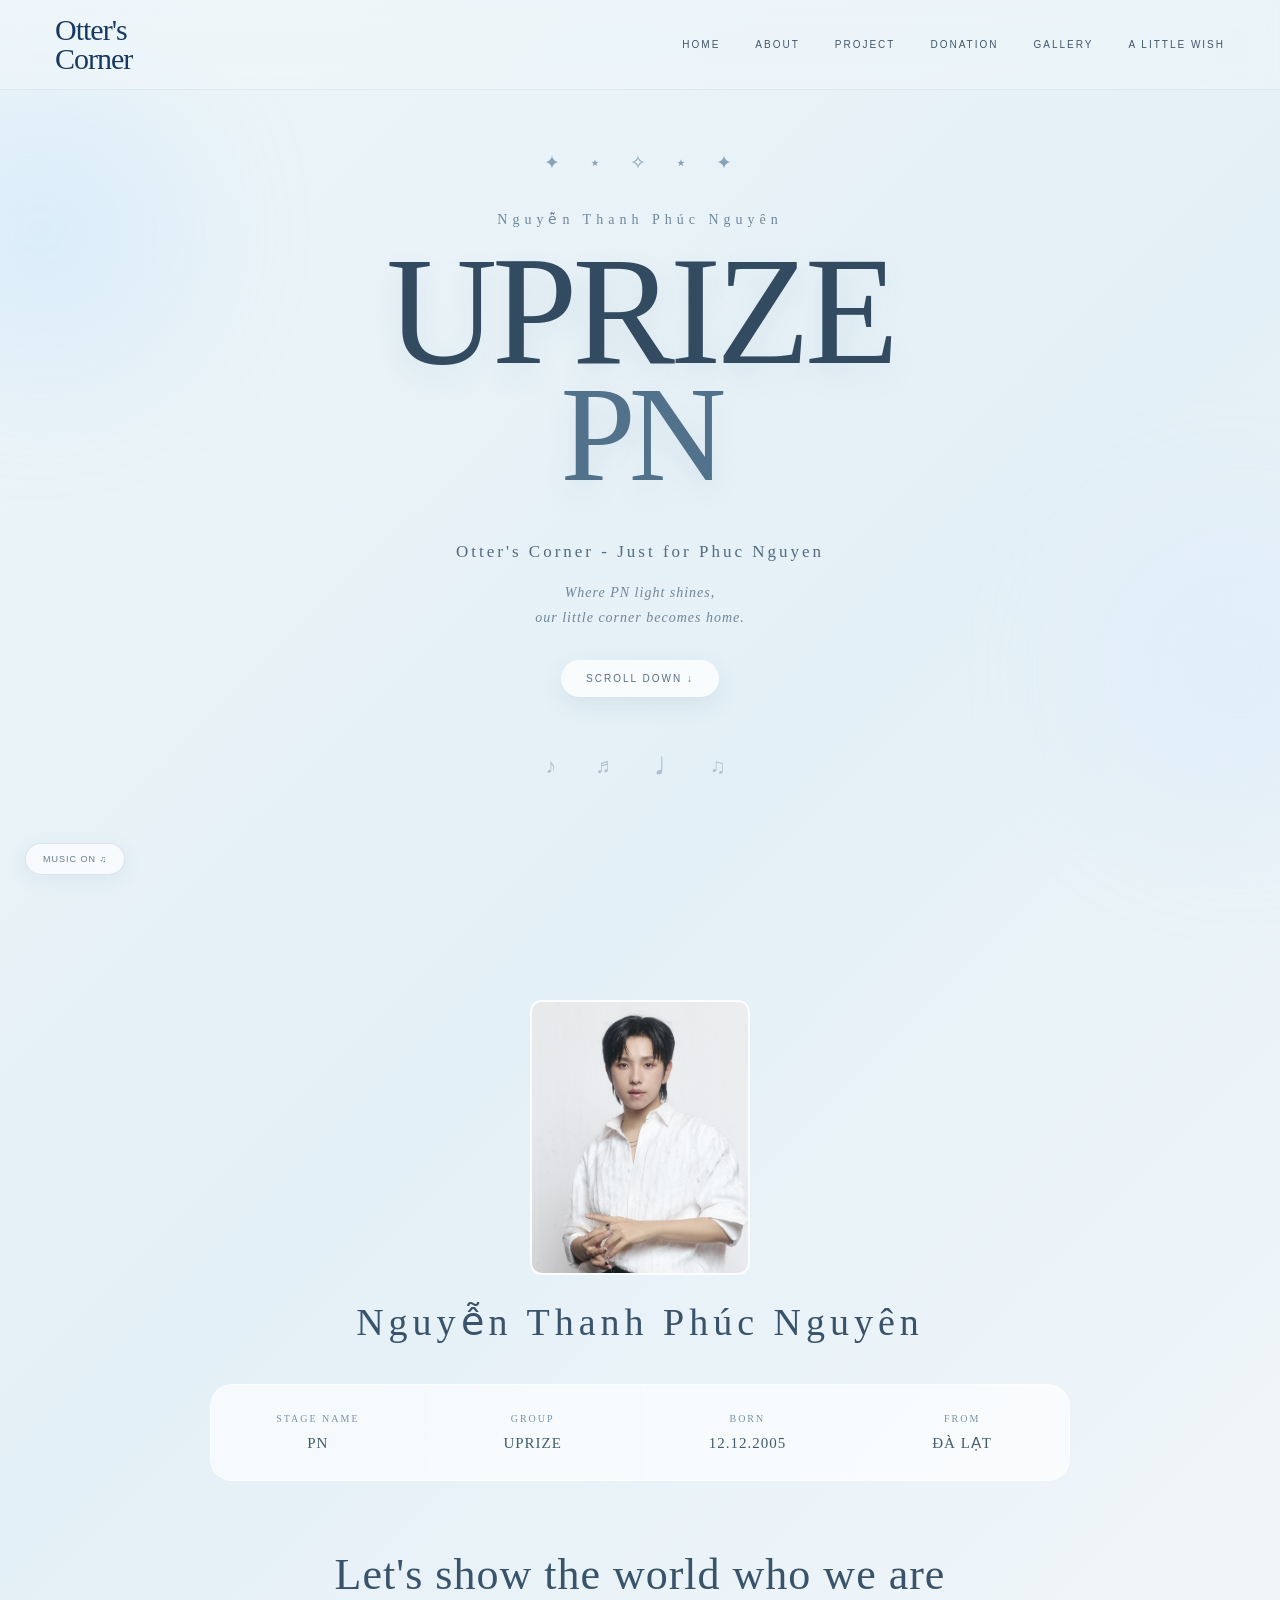
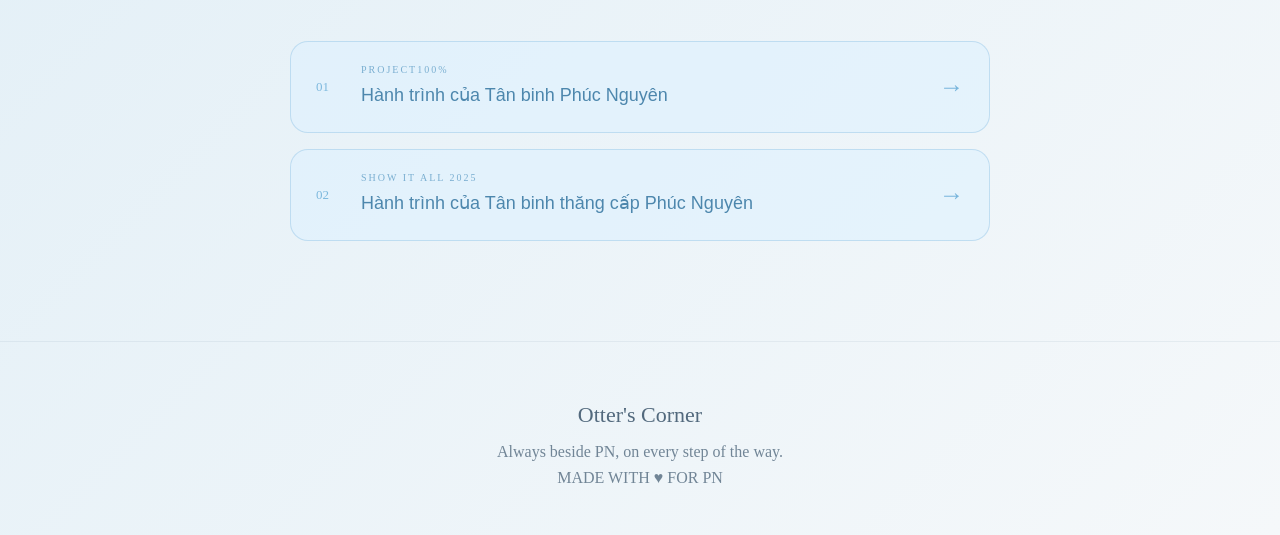
==== commit 4a73f578: "Update index.html" ====
--- a/index.html
+++ b/index.html
@@ -265,7 +265,7 @@
 
 
         /* =========================================
-           LET'S SHOW THE WORLD
+           "LET'S SHOW THE WORLD"
         ========================================= */
 
         .journey-title {
@@ -790,7 +790,7 @@
                 <div class="pn-photo">
 
                     <img
-                        src="phuc-nguyen.jpg"
+                        src="phuc-nguyen01.jpeg"
                         alt="Nguyễn Thanh Phúc Nguyên"
                     >
 
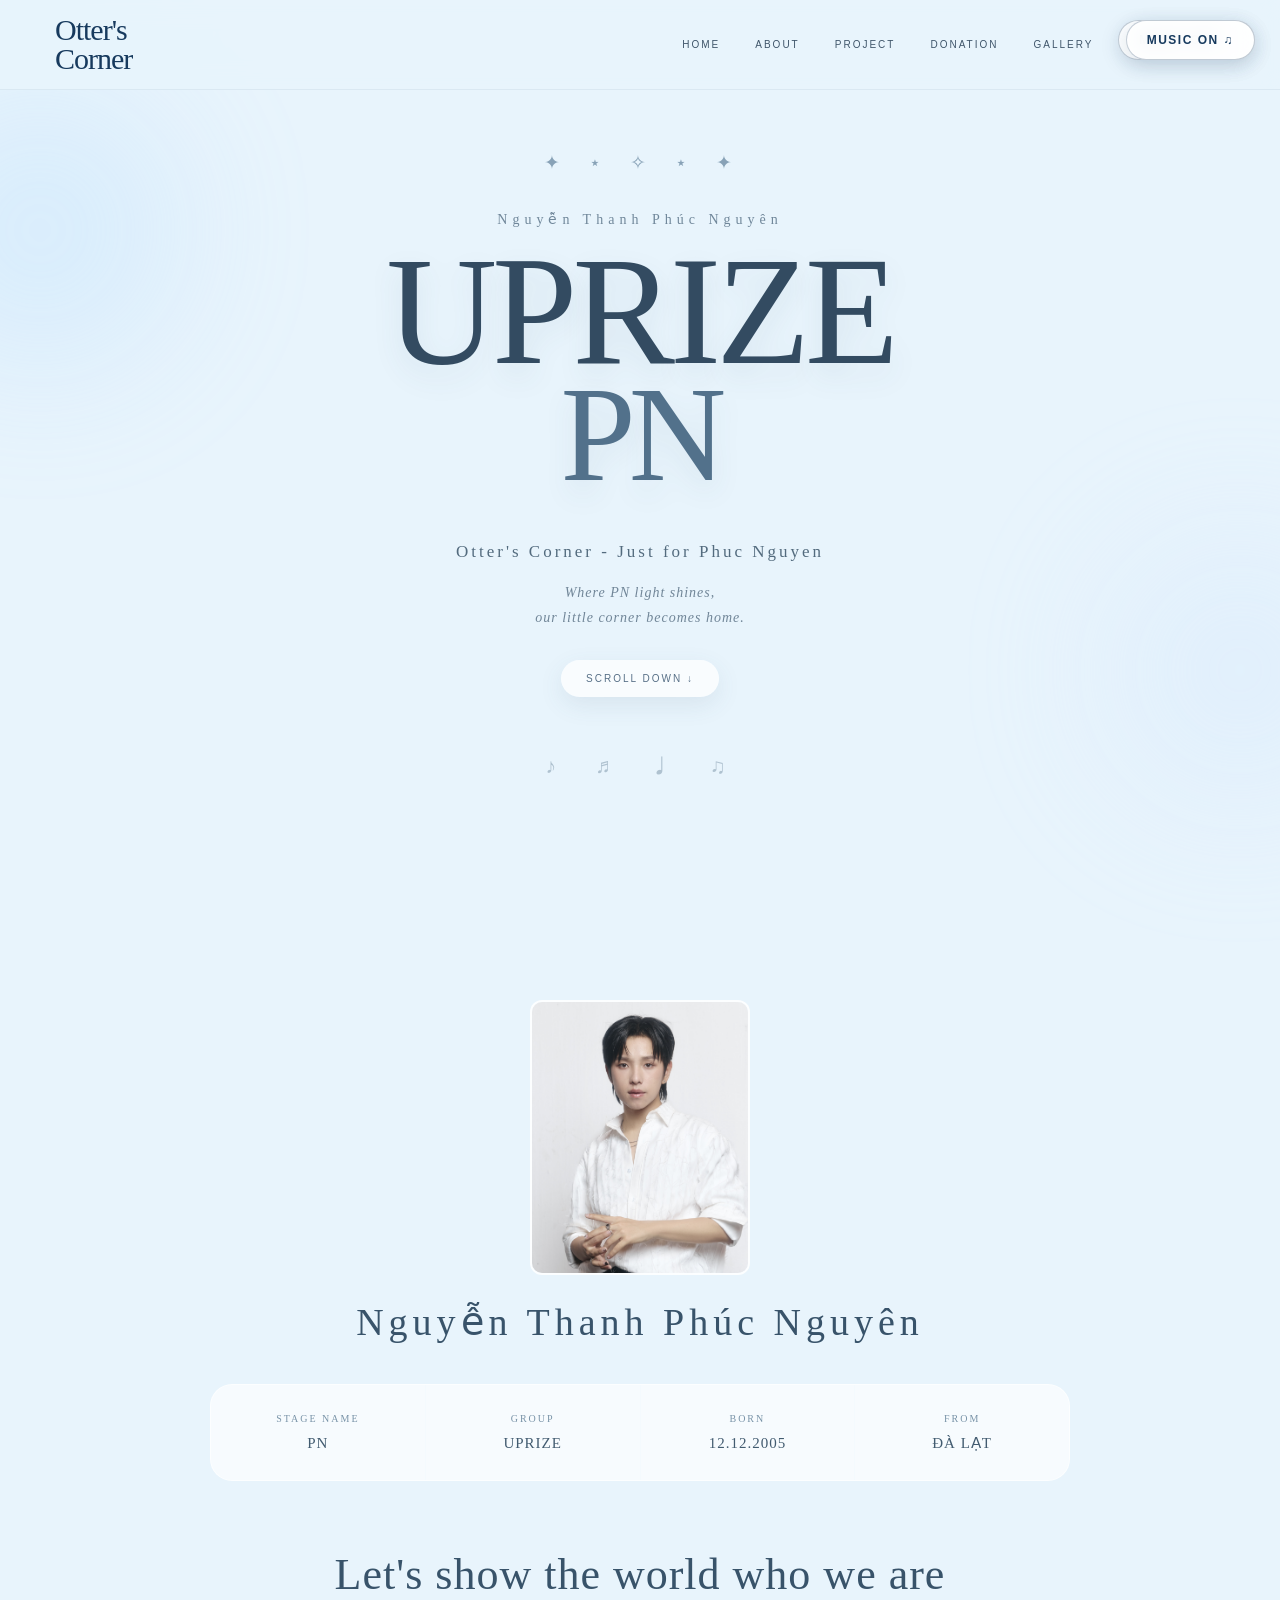
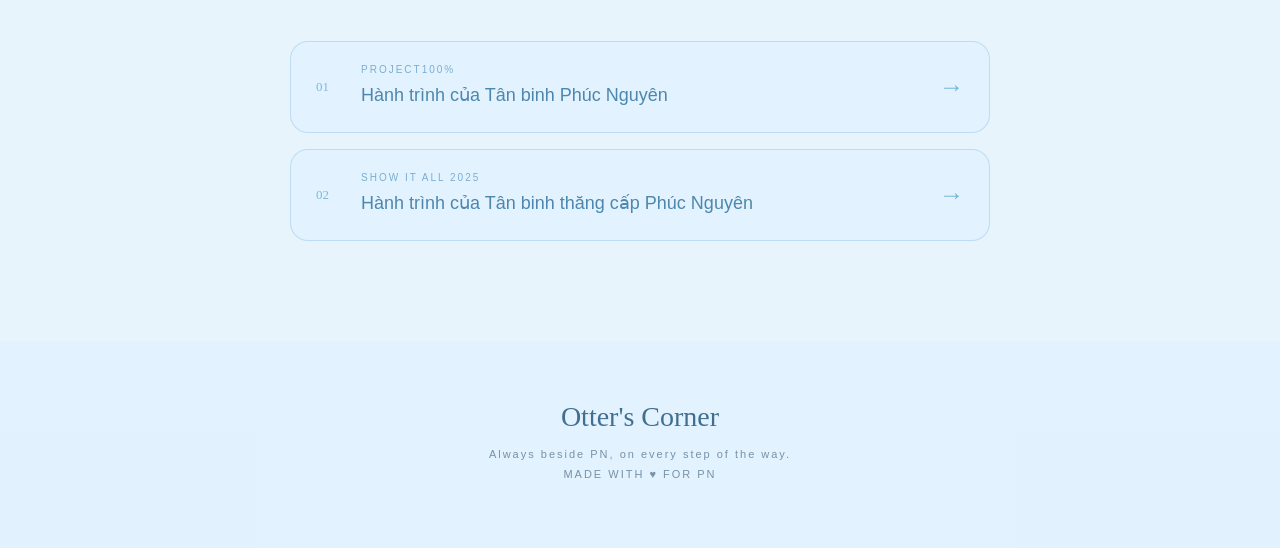
==== commit a9b4d982: "Update index.html" ====
--- a/index.html
+++ b/index.html
@@ -560,7 +560,14 @@
 
 <body>
 
-
+<audio id="bgMusic" loop preload="auto">
+    <source src="music.mp3" type="audio/mpeg">
+</audio>
+
+<button id="musicToggle" class="music-toggle" type="button">
+    MUSIC OFF ♫
+</button>
+    
     <!-- =========================================
          MUSIC
     ========================================= -->
--- a/style.css
+++ b/style.css
@@ -1,6 +1,12 @@
 /* =====================================================
    OTTER'S CORNER
    UPRIZE PN
+   GLOBAL STYLE
+   ===================================================== */
+
+
+/* =====================================================
+   RESET
    ===================================================== */
 
 * {
@@ -11,11 +17,15 @@
 
 html {
     scroll-behavior: smooth;
+    min-height: 100%;
 }
 
 body {
     min-height: 100vh;
     overflow-x: hidden;
+
+    display: flex;
+    flex-direction: column;
 
     font-family:
         Georgia,
@@ -24,106 +34,17 @@
 
     color: #425b70;
 
-    background:
-        linear-gradient(
-            135deg,
-            #edf5f9 0%,
-            #e4f0f7 45%,
-            #f5f8fa 100%
-        );
-}
-
-
-/* =====================================================
-   DREAMY BACKGROUND
-   ===================================================== */
-
-body::before {
-    content: "";
-
-    position: fixed;
-
-    width: 450px;
-    height: 450px;
-
-    top: -180px;
-    left: -160px;
-
-    border-radius: 50%;
-
-    background:
-        rgba(190, 220, 240, 0.45);
-
-    filter: blur(90px);
-
-    pointer-events: none;
-
-    z-index: -1;
-
-    animation:
-        floatLeft
-        12s
-        ease-in-out
-        infinite alternate;
-}
-
-body::after {
-    content: "";
-
-    position: fixed;
-
-    width: 500px;
-    height: 500px;
-
-    right: -180px;
-    bottom: -180px;
-
-    border-radius: 50%;
-
-    background:
-        rgba(190, 220, 245, 0.4);
-
-    filter: blur(100px);
-
-    pointer-events: none;
-
-    z-index: -1;
-
-    animation:
-        floatRight
-        14s
-        ease-in-out
-        infinite alternate;
-}
-
-@keyframes floatLeft {
-
-    0% {
-        transform:
-            translate(0, 0)
-            scale(1);
-    }
-
-    100% {
-        transform:
-            translate(70px, 50px)
-            scale(1.15);
-    }
-}
-
-@keyframes floatRight {
-
-    0% {
-        transform:
-            translate(0, 0)
-            scale(1);
-    }
-
-    100% {
-        transform:
-            translate(-60px, -50px)
-            scale(1.1);
-    }
+    background: #e8f4fc;
+}
+
+
+/* =====================================================
+   MAIN CONTENT
+   ===================================================== */
+
+main {
+    flex: 1;
+    width: 100%;
 }
 
 
@@ -138,25 +59,20 @@
     left: 0;
 
     width: 100%;
-
     height: 90px;
 
     z-index: 1000;
 
     display: flex;
-
     align-items: center;
-
-    justify-content: flex-end;
-
-    padding:
-        0 55px;
-
-    background:
-        rgba(238, 246, 250, 0.55);
-
-    backdrop-filter:
-        blur(12px);
+    justify-content: space-between;
+
+    padding: 0 55px;
+
+    background: rgba(232, 244, 252, 0.88);
+
+    backdrop-filter: blur(12px);
+    -webkit-backdrop-filter: blur(12px);
 
     border-bottom:
         1px solid
@@ -168,33 +84,53 @@
    LOGO
    ===================================================== */
 
-header.nav .logo {
+header.nav > .logo {
     display: block;
-    margin-right: auto;
+
+    margin: 0 auto 0 0;
+    padding: 0;
+
     color: #173a5e;
-    font-family: Georgia, "Times New Roman", serif;
+
+    font-family:
+        Georgia,
+        "Times New Roman",
+        serif;
+
     font-size: 30px;
+    font-weight: normal;
+
     line-height: 0.95;
+
     letter-spacing: -1px;
+
     text-align: left;
-}
-
-header.nav .logo span {
+
+    text-decoration: none;
+}
+
+header.nav > .logo span {
     display: block;
-}
+
+    color: #173a5e;
+}
+
 
 /* =====================================================
    NAVIGATION
    ===================================================== */
 
-nav {
+header.nav nav {
     display: flex;
 
     align-items: center;
 
     gap: 35px;
-}
-
+
+    margin-left: auto;
+}
+
+header.nav nav a,
 nav a {
     color: #40566b;
 
@@ -211,14 +147,14 @@
 
     transition:
         color 0.3s ease,
-       transform 0.3s ease;
-}
-
+        transform 0.3s ease;
+}
+
+header.nav nav a:hover,
 nav a:hover {
     color: #7895ab;
 
-    transform:
-        translateY(-2px);
+    transform: translateY(-2px);
 }
 
 
@@ -230,22 +166,17 @@
     position: relative;
 
     width: 100%;
-
     min-height: 100vh;
 
     display: flex;
-
     flex-direction: column;
 
     align-items: center;
-
     justify-content: center;
 
     text-align: center;
 
-    padding:
-        120px 25px
-        90px;
+    padding: 120px 25px 90px;
 }
 
 
@@ -274,24 +205,22 @@
 @keyframes starFloat {
 
     0% {
-        transform:
-            translateY(0);
+        transform: translateY(0);
     }
 
     50% {
-        transform:
-            translateY(-7px);
+        transform: translateY(-7px);
     }
 
     100% {
-        transform:
-            translateY(0);
-    }
-}
-
-
-/* =====================================================
-   NAME
+        transform: translateY(0);
+    }
+
+}
+
+
+/* =====================================================
+   EYEBROW
    ===================================================== */
 
 .eyebrow {
@@ -385,13 +314,11 @@
     display: inline-flex;
 
     align-items: center;
-
     justify-content: center;
 
     margin-top: 30px;
 
-    padding:
-        13px 25px;
+    padding: 13px 25px;
 
     border-radius: 30px;
 
@@ -420,7 +347,7 @@
         0 8px 25px
         rgba(
             70,
-           100,
+            100,
             120,
             0.10
         );
@@ -432,8 +359,7 @@
 }
 
 .scroll:hover {
-    transform:
-        translateY(-4px);
+    transform: translateY(-4px);
 
     background:
         rgba(
@@ -479,19 +405,17 @@
 @keyframes musicFloat {
 
     0% {
-        transform:
-            translateY(0);
+        transform: translateY(0);
     }
 
     50% {
-        transform:
-            translateY(-8px);
+        transform: translateY(-8px);
     }
 
     100% {
-        transform:
-            translateY(0);
-    }
+        transform: translateY(0);
+    }
+
 }
 
 
@@ -502,17 +426,16 @@
 .music-toggle {
     position: fixed;
 
-    left: 25px;
-    bottom: 25px;
+    top: 20px;
+    right: 25px;
 
     z-index: 2000;
 
-    padding:
-        10px 17px;
+    padding: 12px 20px;
 
     border:
         1px solid
-        rgba(110, 140, 160, 0.2);
+        rgba(23, 58, 94, 0.25);
 
     border-radius: 30px;
 
@@ -521,43 +444,58 @@
             255,
             255,
             255,
-            0.65
-        );
-
-    color: #62798c;
+            0.85
+        );
+
+    color: #173a5e;
 
     font-family:
         Arial,
         Helvetica,
         sans-serif;
 
-    font-size: 9px;
-
-    letter-spacing: 1px;
+    font-size: 12px;
+
+    font-weight: 600;
+
+    letter-spacing: 1.5px;
 
     cursor: pointer;
 
-    backdrop-filter:
-        blur(10px);
+    backdrop-filter: blur(10px);
+    -webkit-backdrop-filter: blur(10px);
 
     box-shadow:
         0 5px 20px
         rgba(
-            70,
-            100,
-            120,
-            0.08
-        );
+            23,
+            58,
+            94,
+            0.12
+        );
+
+    transition: all 0.3s ease;
 }
 
 .music-toggle:hover {
-    background:
-        rgba(
-            255,
-            255,
-            255,
-            0.95
-        );
+    background: #173a5e;
+
+    color: white;
+
+    transform: translateY(-2px);
+
+    box-shadow:
+        0 8px 25px
+        rgba(
+            23,
+            58,
+            94,
+            0.20
+        );
+}
+
+.music-toggle:active {
+    transform: scale(0.96);
 }
 
 
@@ -572,12 +510,9 @@
             calc(100% - 40px)
         );
 
-    margin:
-        50px auto
-        100px;
-
-    padding:
-        60px 25px;
+    margin: 50px auto 100px;
+
+    padding: 60px 25px;
 
     text-align: center;
 }
@@ -586,14 +521,16 @@
     margin-bottom: 40px;
 }
 
+
+/* =====================================================
+   PN PHOTO
+   ===================================================== */
+
 .pn-photo {
     width: 220px;
-
     height: 275px;
 
-    margin:
-        0 auto
-        25px;
+    margin: 0 auto 25px;
 
     overflow: hidden;
 
@@ -601,20 +538,27 @@
 
     border:
         2px solid
-        rgba(255,255,255,0.8);
+        rgba(
+            255,
+            255,
+            255,
+            0.8
+        );
+
+    background: rgba(255, 255, 255, 0.3);
 }
 
 .pn-photo img {
     width: 100%;
-
     height: 100%;
 
+    display: block;
+
     object-fit: cover;
 }
 
 .pn-profile-header h2 {
-    margin:
-        12px 0 8px;
+    margin: 12px 0 8px;
 
     color: #38536a;
 
@@ -624,6 +568,11 @@
 
     letter-spacing: 5px;
 }
+
+
+/* =====================================================
+   PROFILE CARD
+   ===================================================== */
 
 .pn-profile-card {
     display: grid;
@@ -640,15 +589,16 @@
     background:
         rgba(
             255,
-           255,
+            255,
             255,
             0.5
         );
 }
 
 .pn-info {
-    padding:
-        28px 15px;
+    padding: 28px 15px;
+
+    text-align: center;
 
     background:
         rgba(
@@ -679,12 +629,15 @@
     font-weight: normal;
 }
 
+
+/* =====================================================
+   PN DESCRIPTION
+   ===================================================== */
+
 .pn-description {
     max-width: 650px;
 
-    margin:
-        35px auto
-        0;
+    margin: 35px auto 0;
 }
 
 .pn-description p {
@@ -697,343 +650,119 @@
 
 
 /* =====================================================
-   FOOTER
-   ===================================================== */
-
-footer {
-    padding:
-        60px 20px
-        40px;
+   JOURNEY TITLE
+   ===================================================== */
+
+.journey-title {
+    margin: 0 auto 38px;
 
     text-align: center;
 
-    border-top:
-        1px solid
-        rgba(120, 150, 170, 0.12);
-
-    color: #718596;
-}
-
-footer .logo {
-    margin-bottom: 15px;
-
-    font-size: 22px;
-
-    color: #52697d;
-}
-
-footer p {
-    margin: 8px 0;
+    font-family:
+        Georgia,
+        "Times New Roman",
+        serif;
 
     font-size:
-/* ===== FORCE OTTER'S CORNER LOGO ===== */
-
-header.nav {
-    position: fixed !important;
-    top: 0 !important;
-    left: 0 !important;
-
-    width: 100% !important;
-    height: 90px !important;
-
-    display: flex !important;
-    align-items: center !important;
-    justify-content: space-between !important;
-
-    padding: 0 55px !important;
-
-    z-index: 9999 !important;
-}
-
-header.nav > .logo {
-    display: block !important;
-    visibility: visible !important;
-    opacity: 1 !important;
-
-    position: relative !important;
-
-    width: auto !important;
-    height: auto !important;
-
-    margin: 0 auto 0 0 !important;
-    padding: 0 !important;
-
-    color: #173a5e !important;
-
-    font-family: Georgia, "Times New Roman", serif !important;
-    font-size: 30px !important;
-    font-weight: normal !important;
-    line-height: 0.95 !important;
-    letter-spacing: -1px !important;
-
-    text-align: left !important;
-
-    transform: none !important;
-}
-
-header.nav > .logo span {
-    display: block !important;
-    visibility: visible !important;
-    opacity: 1 !important;
-
-    color: #173a5e !important;
-}
-
-header.nav nav {
-   /* =====================================================
-   MUSIC BUTTON
-   ===================================================== */
-
-.music-toggle {
-    position: fixed;
-    top: 20px;
-    right: 25px;
-
-    z-index: 9999;
-
-    padding: 12px 20px;
-
-    border: 1px solid rgba(23, 58, 94, 0.25);
-    border-radius: 30px;
-
-    background: rgba(255, 255, 255, 0.85);
-
-    color: #173a5e;
-
-    font-family: Arial, sans-serif;
-    font-size: 12px;
-    font-weight: 600;
-
-    letter-spacing: 1.5px;
-
-    cursor: pointer;
-
-    backdrop-filter: blur(10px);
-
-    box-shadow:
-        0 5px 20px rgba(23, 58, 94, 0.12);
-
-    transition:
-        all 0.3s ease;
-}
-
-.music-toggle:hover {
-    background: #173a5e;
-    color: white;
-
-    transform: translateY(-2px);
-
-    box-shadow:
-        0 8px 25px rgba(23, 58, 94, 0.2);
-}
-
-.music-toggle:active {
-    transform: scale(0.96);
-}
-
-
-/* ===== MOBILE ===== */
-
-@media (max-width: 768px) {
-
-    .music-toggle {
-        top: 15px;
-        right: 15px;
-
-        padding: 10px 15px;
-
-        font-size: 10px;
-    }
-
-}
-    display: flex !important;
-    align-items: center !important;
-    margin-left: auto !important;
-}
-===================================================== */
-
-.gallery-item.coming-soon {
-    opacity: 0.75;
-}
-
-.gallery-item.coming-soon h2 {
-    margin-bottom: 18px;
-}
-
-.gallery-item.coming-soon p {
-    margin: 0 0 25px;
-
-    color: #70889a;
-
-    font-family: Arial, Helvetica, sans-serif;
-
-    font-size: 13px;
-
-    line-height: 1.7;
-}
-
-.coming-text {
-    display: inline-block;
-
-    color: #9aabb8;
-
-    font-family: Arial, Helvetica, sans-serif;
-
-    font-size: 9px;
-
-    letter-spacing: 3px;
-}
-
-
-/* =====================================================
-   FOOTER
-   ===================================================== */
-
-.gallery-footer {
-    width: 100%;
-
-    padding: 55px 20px 120px;
-
-    text-align: center;
-
-    border-top: 1px solid rgba(80, 110, 130, 0.12);
-}
-
-.gallery-footer p {
-    margin: 0;
-
-    color: #7890a1;
-
-    font-family: Georgia, "Times New Roman", serif;
-
-    font-size: 16px;
-
-    letter-spacing: 1px;
-}
-
-
-/* =====================================================
-   MOBILE
-   ===================================================== */
-
-@media (max-width: 768px) {
-
-    .gallery-page {
-        width: calc(100% - 30px);
-
-        padding: 35px 0 70px;
-    }
-
-
-    .gallery-back {
-        margin-bottom: 45px;
-
-        font-size: 10px;
-    }
-
-
-    .gallery-header {
-        text-align: left;
-
-        margin-bottom: 45px;
-    }
-
-
-    .gallery-header h1 {
-        font-size: 58px;
-
-        letter-spacing: 2px;
-    }
-
-
-    .gallery-header p {
-        font-size: 12px;
-
-        line-height: 1.7;
-
-        letter-spacing: 1px;
-    }
-
-
-    .gallery-list {
-        grid-template-columns: 1fr;
-
-        gap: 18px;
-    }
-
-
-    .gallery-item {
-        min-height: 220px;
-
-        padding: 30px 25px;
-
-        border-radius: 20px;
-    }
-
-
-    .gallery-item h2 {
-        font-size: 28px;
-    }
-
-
-    .gallery-footer {
-        padding: 45px 20px 110px;
-    }
-
-
-    .gallery-footer p {
-        font-size: 14px;
-
-        line-height: 1.6;
-    }
-
-}
-/* =========================
+        clamp(
+            30px,
+            4vw,
+            44px
+        );
+
+    font-weight: normal;
+
+    line-height: 1.3;
+
+    color: #38536a;
+}
+
+
+/* =====================================================
    JOURNEY LINKS - HOME
-========================= */
+   ===================================================== */
 
 .journey-links {
-    width: min(900px, 90%);
+    width:
+        min(
+            900px,
+            90%
+        );
+
     margin: 50px auto 80px;
 
     display: flex;
+
     flex-direction: column;
+
     gap: 18px;
 }
 
 .journey-link {
     display: flex;
+
     align-items: center;
 
     padding: 25px 30px;
 
     text-decoration: none;
 
-    background: rgba(220, 240, 255, 0.65);
-
-    border: 1px solid rgba(120, 180, 220, 0.35);
-
-    border-radius: 20px;
-
-    transition: all 0.35s ease;
-
     color: inherit;
+
+    background:
+        rgba(
+            220,
+            240,
+            255,
+            0.65
+        );
+
+    border:
+        1px solid
+        rgba(
+            120,
+            180,
+            220,
+            0.35
+        );
+
+    border-radius: 18px;
+
+    transition:
+        transform 0.35s ease,
+        background 0.35s ease,
+        box-shadow 0.35s ease;
 }
 
 .journey-link:hover {
     transform: translateY(-5px);
 
-    background: #d8efff;
-
-    box-shadow: 0 15px 35px rgba(80, 150, 200, 0.18);
+    background:
+        rgba(
+            210,
+            235,
+            252,
+            0.9
+        );
+
+    box-shadow:
+        0 15px 35px
+        rgba(
+            80,
+            150,
+            200,
+            0.18
+        );
 }
 
 .journey-link-number {
-    font-size: 14px;
+    min-width: 45px;
+
+    font-size: 13px;
 
     color: #7db8dd;
 
-    margin-right: 25px;
+    text-align: left;
 }
 
 .journey-link-text {
@@ -1043,50 +772,231 @@
 }
 
 .journey-link-text small {
+    display: block;
+
+    margin-bottom: 6px;
+
+    font-family:
+        Arial,
+        Helvetica,
+        sans-serif;
+
+    font-size: 10px;
+
+    letter-spacing: 2px;
+
+    color: #7aaed0;
+}
+
+.journey-link-text h3 {
+    margin: 0;
+
+    font-family:
+        Arial,
+        "Helvetica Neue",
+        sans-serif;
+
+    font-size: 18px;
+
+    line-height: 1.6;
+
+    color: #4d87ad;
+
+    font-weight: 500;
+}
+
+.journey-arrow {
+    margin-left: 15px;
+
+    font-size: 25px;
+
+    color: #79b6dc;
+
+    transition: transform 0.3s ease;
+}
+
+.journey-link:hover .journey-arrow {
+    transform: translateX(7px);
+}
+
+
+/* =====================================================
+   FOOTER
+   ===================================================== */
+
+footer {
+    width: 100%;
+
+    margin-top: auto;
+
+    padding: 60px 20px;
+
+    text-align: center;
+
+    background:
+        rgba(
+            220,
+            240,
+            255,
+            0.5
+        );
+}
+
+footer .logo {
+    font-family:
+        Georgia,
+        "Times New Roman",
+        serif;
+
+    font-size: 28px;
+
+    color: #426f8f;
+
+    margin-bottom: 15px;
+}
+
+footer p {
+    font-family:
+        Arial,
+        Helvetica,
+        sans-serif;
+
     font-size: 11px;
 
     letter-spacing: 2px;
 
-    color: #7aaed0;
-}
-
-.journey-link-text h3 {
-    margin: 8px 0 0;
-
-    font-size: 20px;
-
-    color: #4d87ad;
-
-    font-weight: 500;
-}
-
-.journey-arrow {
-    font-size: 28px;
-
-    color: #79b6dc;
-
-    transition: transform 0.3s ease;
-}
-
-.journey-link:hover .journey-arrow {
-    transform: translateX(8px);
-}
-
-
-/* MOBILE */
-
-@media (max-width: 600px) {
+    color: #7892a7;
+
+    margin: 8px 0;
+
+    text-align: center;
+}
+
+
+/* =====================================================
+   MOBILE
+   ===================================================== */
+
+@media (max-width: 768px) {
+
+    header.nav {
+        height: 75px;
+
+        padding: 0 20px;
+    }
+
+    header.nav > .logo {
+        font-size: 24px;
+    }
+
+    header.nav nav {
+        gap: 12px;
+    }
+
+    header.nav nav a {
+        font-size: 8px;
+
+        letter-spacing: 1px;
+    }
+
+    .hero {
+        min-height: 100vh;
+
+        padding: 100px 20px 70px;
+    }
+
+    .stars {
+        font-size: 15px;
+
+        letter-spacing: 3px;
+    }
+
+    .eyebrow {
+        font-size: 11px;
+
+        letter-spacing: 3px;
+    }
+
+    .hero h1 {
+        font-size:
+            clamp(
+                65px,
+                18vw,
+                100px
+            );
+
+        letter-spacing: -3px;
+    }
+
+    .artist {
+        margin-top: 45px;
+
+        font-size: 13px;
+
+        letter-spacing: 1px;
+    }
+
+    .quote {
+        font-size: 12px;
+    }
+
+    .pn-profile {
+        width: 100%;
+
+        margin: 20px auto 70px;
+
+        padding: 50px 20px;
+    }
+
+    .pn-profile-header h2 {
+        font-size: 28px;
+
+        letter-spacing: 2px;
+    }
+
+    .pn-profile-card {
+        grid-template-columns:
+            repeat(2, 1fr);
+    }
+
+    .pn-info {
+        padding: 22px 10px;
+    }
+
+    .journey-links {
+        width: 100%;
+
+        margin: 35px auto 60px;
+    }
 
     .journey-link {
-        padding: 20px;
+        padding: 20px 18px;
     }
 
     .journey-link-number {
-        margin-right: 15px;
+        min-width: 35px;
     }
 
     .journey-link-text h3 {
-        font-size: 16px;
-    }
-
-}
+        font-size: 15px;
+
+        line-height: 1.5;
+    }
+
+    .journey-link-text small {
+        font-size: 9px;
+
+        letter-spacing: 1.5px;
+    }
+
+    .journey-arrow {
+        font-size: 21px;
+
+        margin-left: 10px;
+    }
+
+    footer {
+        padding: 45px 20px;
+    }
+
+}
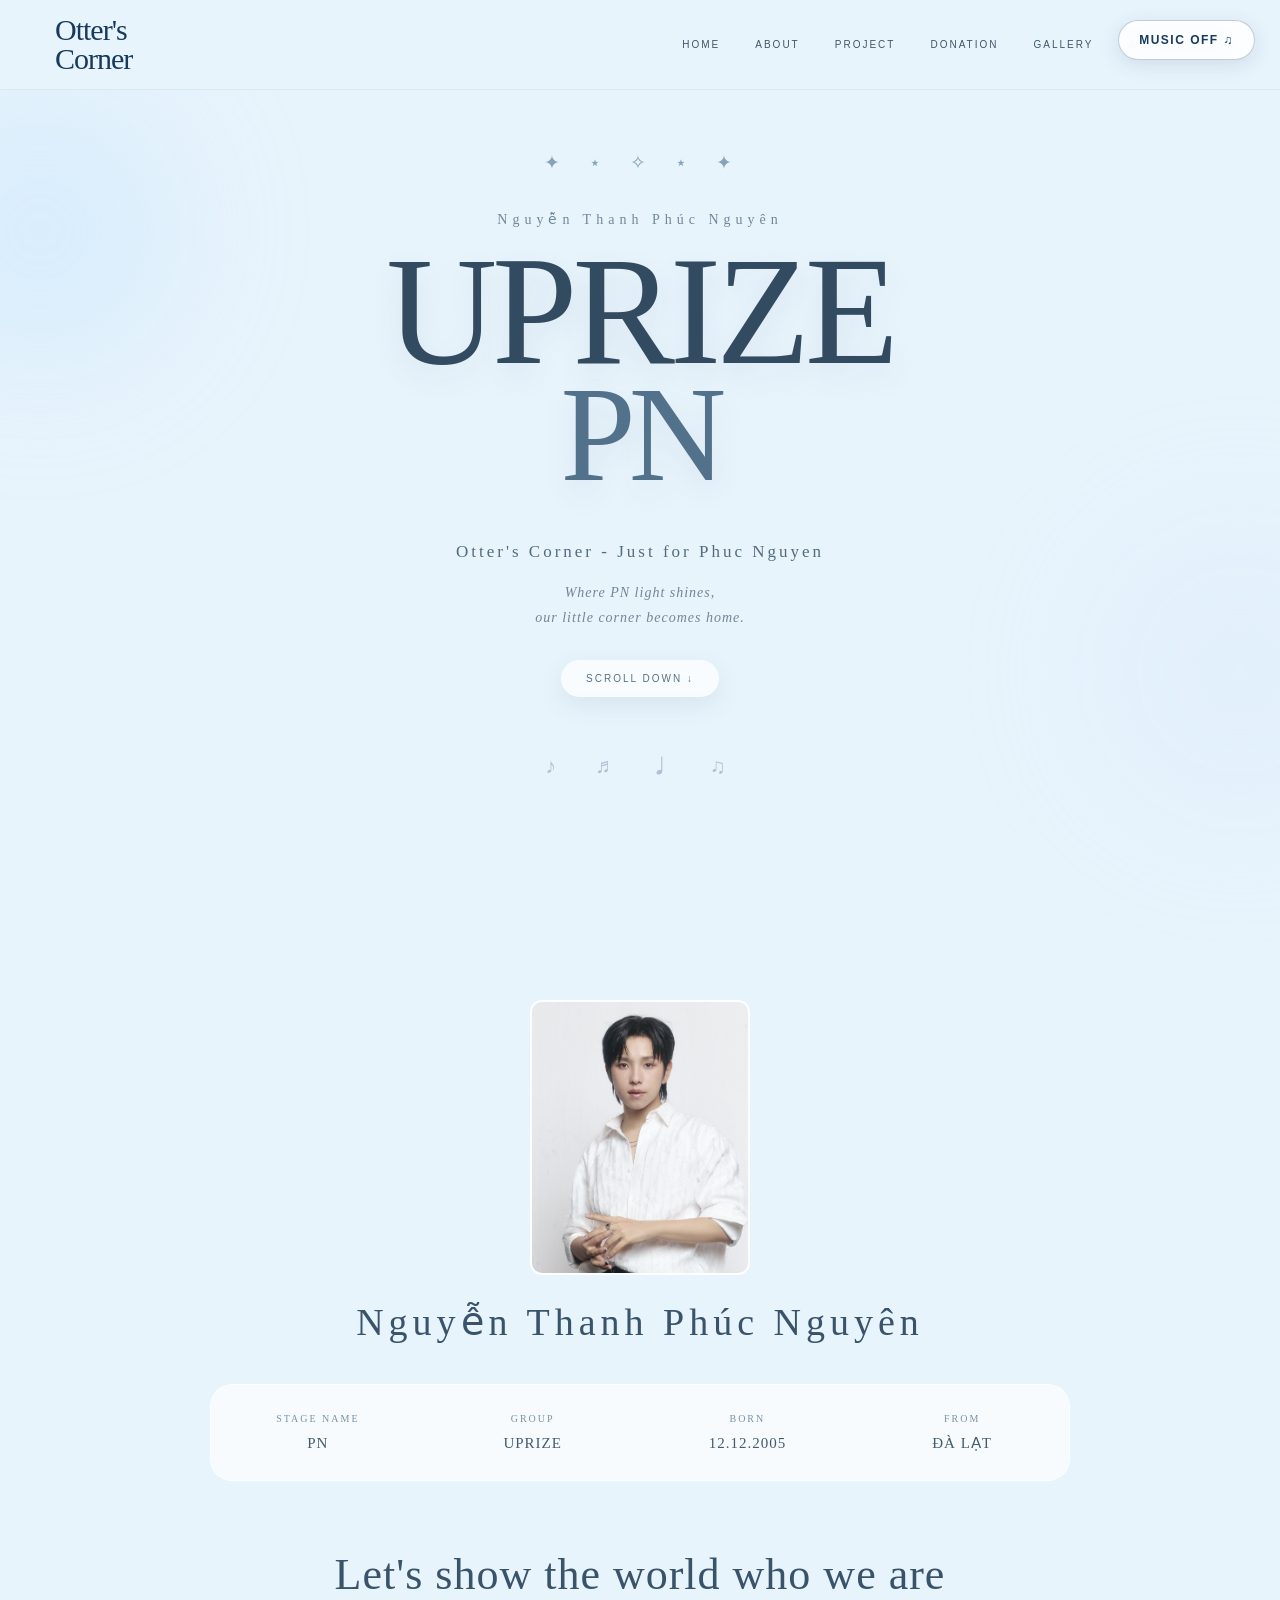
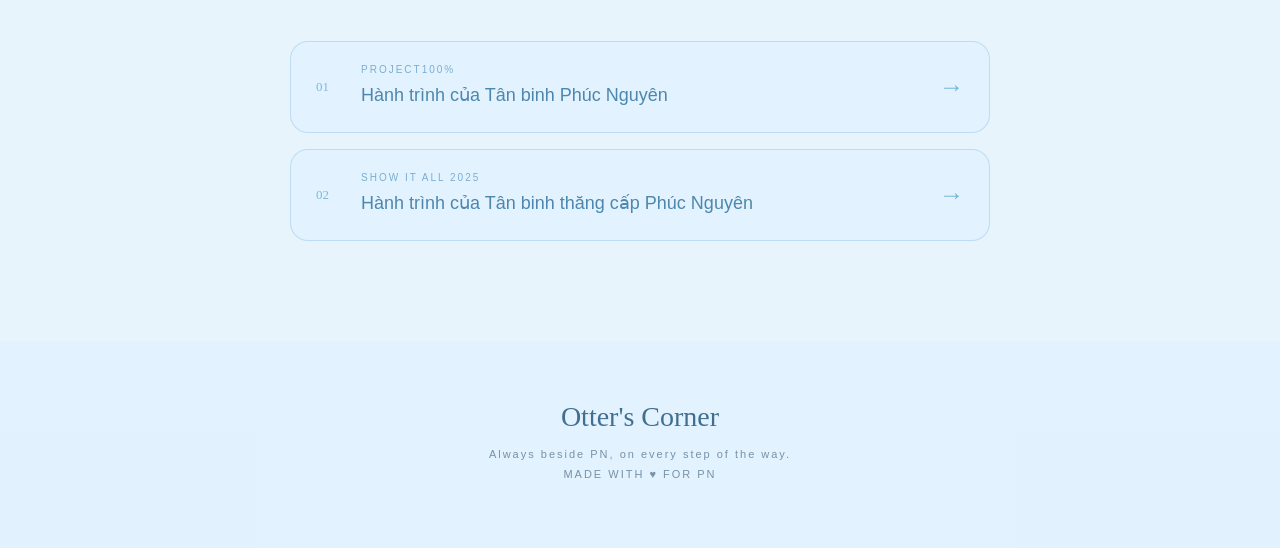
==== commit 07ca1552: "Update index.html" ====
--- a/index.html
+++ b/index.html
@@ -560,13 +560,6 @@
 
 <body>
 
-<audio id="bgMusic" loop preload="auto">
-    <source src="music.mp3" type="audio/mpeg">
-</audio>
-
-<button id="musicToggle" class="music-toggle" type="button">
-    MUSIC OFF ♫
-</button>
     
     <!-- =========================================
          MUSIC
@@ -587,7 +580,7 @@
         class="music-toggle"
         type="button"
     >
-        MUSIC ON ♫
+        MUSIC OFF ♫
     </button>
 
 
